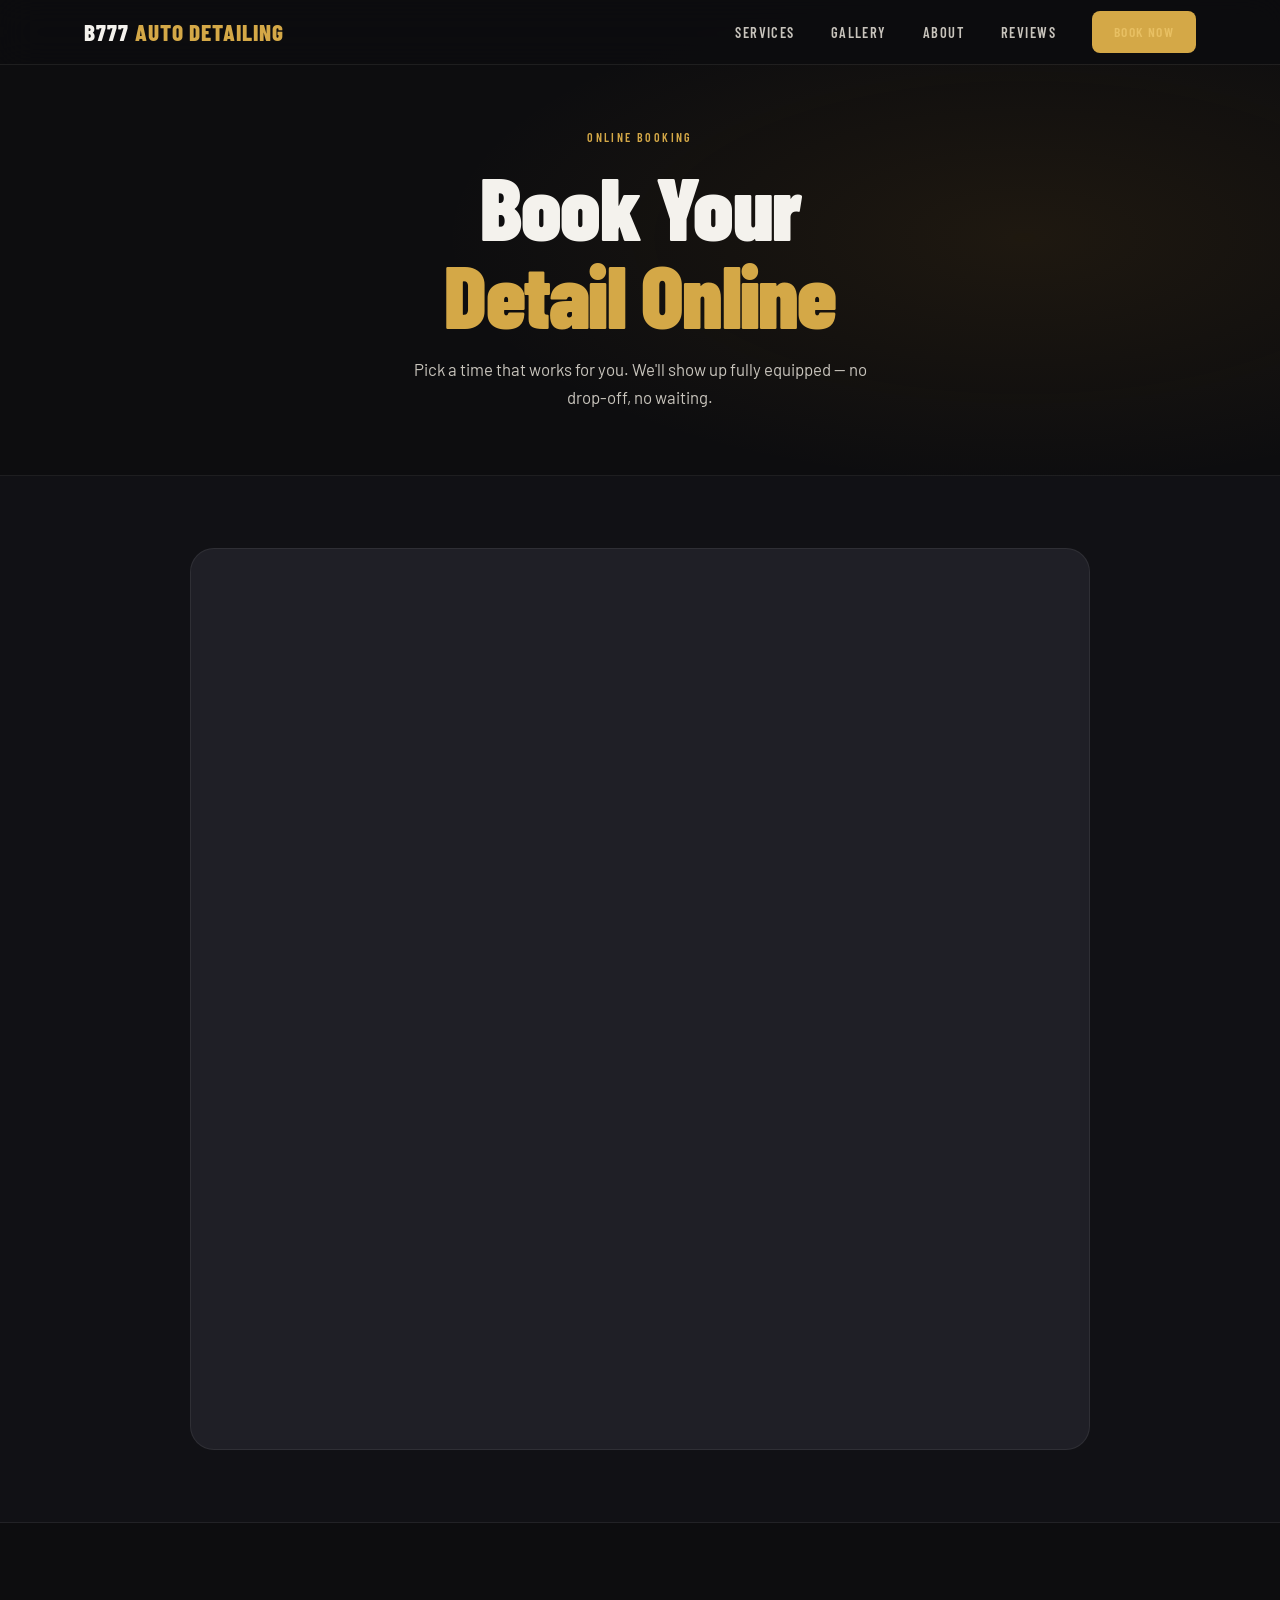
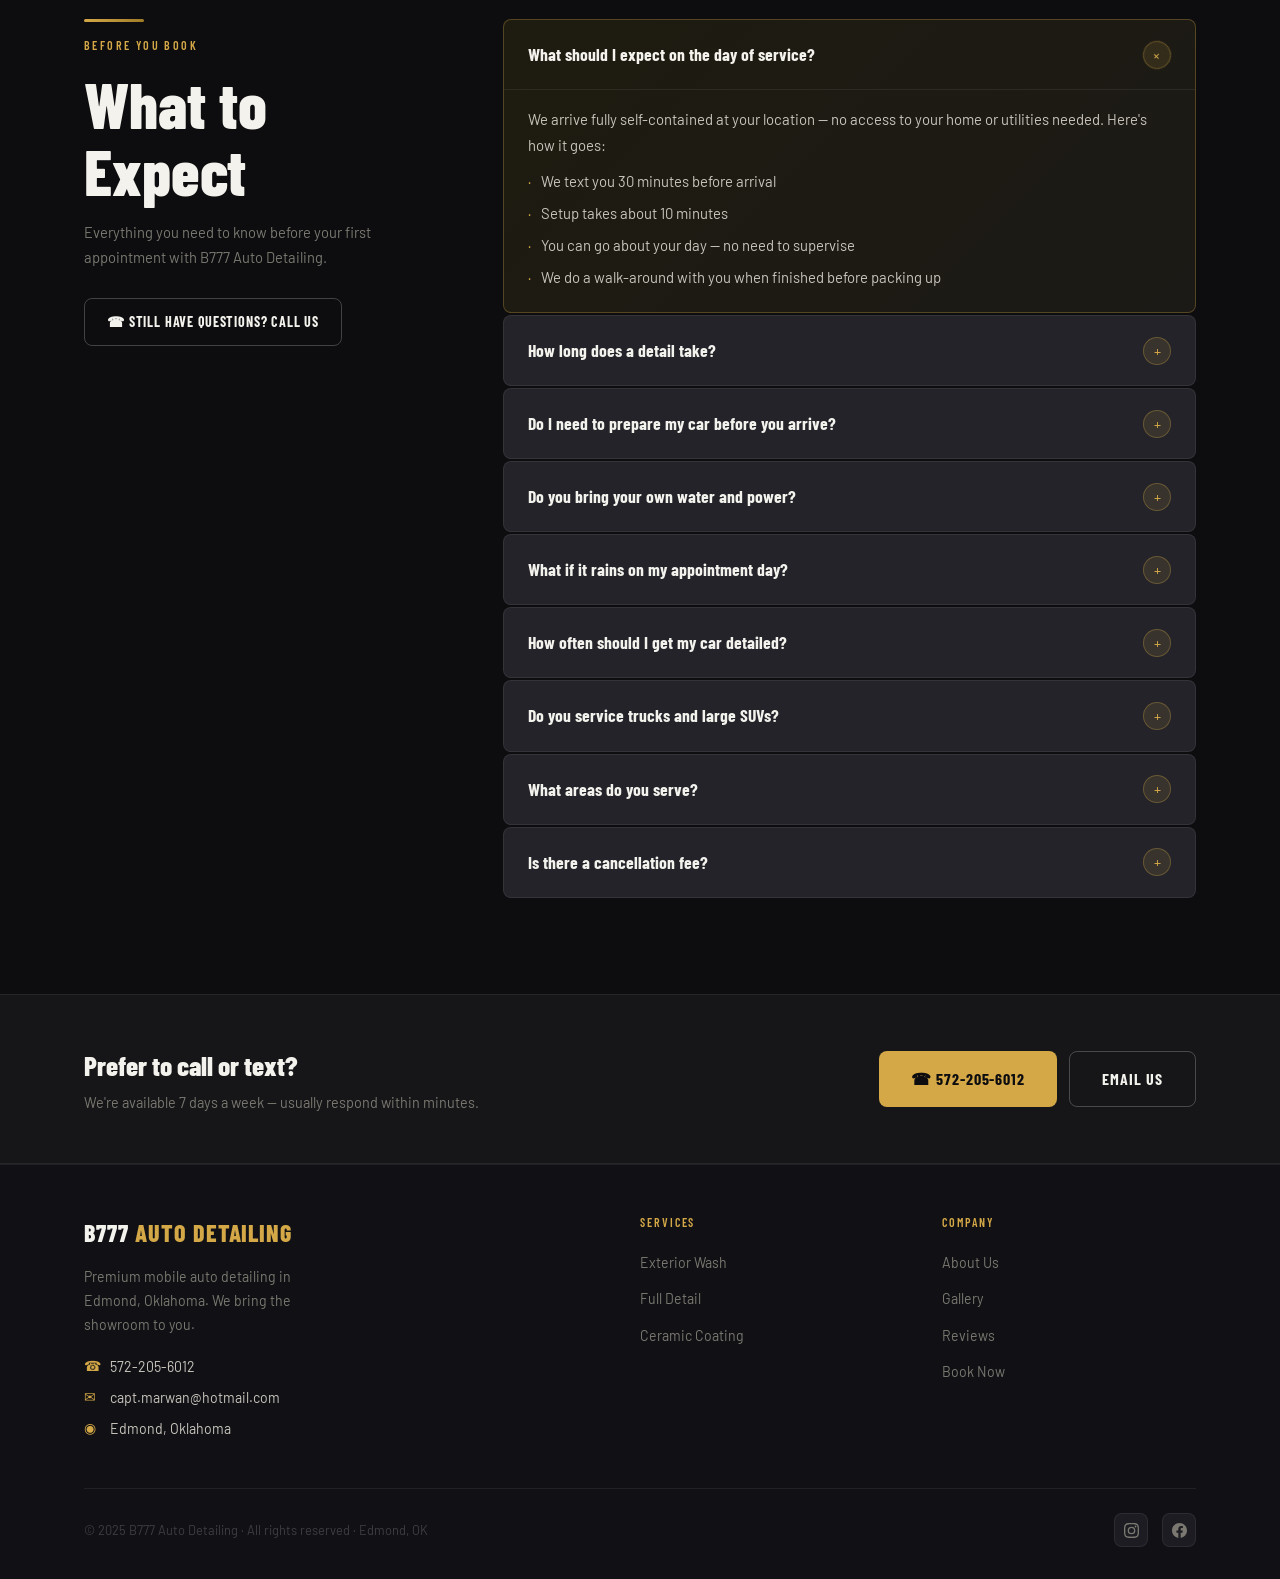
==== book.html @ ca23c1fa "Initial commit: B777 Auto Detailing website - Full single-page site with 4 service packages and Cale" ====
<!DOCTYPE html>
<html lang="en">
<head>
  <meta charset="UTF-8" />
  <meta name="viewport" content="width=device-width, initial-scale=1.0" />
  <title>Book Your Detail — B777 Auto Detailing</title>
  <meta name="description" content="Book a premium mobile auto detail online. Exterior wash, full detail, or ceramic coating — we come to you in Edmond, OKC, and Yukon." />
  <link rel="preconnect" href="https://fonts.googleapis.com" />
  <link rel="preconnect" href="https://fonts.gstatic.com" crossorigin />
  <link href="https://fonts.googleapis.com/css2?family=Barlow+Condensed:ital,wght@0,300;0,400;0,600;0,700;0,800;0,900;1,400&family=Barlow:wght@300;400;500;600&display=swap" rel="stylesheet" />

  <style>
    /* ── Design tokens (same as index.html) ──────────────────── */
    :root {
      --bg:          #0D0D0F;
      --bg-1:        #111115;
      --bg-2:        #161619;
      --bg-3:        #1C1C22;
      --surface:     #1F1F26;
      --card:        #232329;
      --line:        rgba(255,255,255,0.07);

      --gold:        #D4A847;
      --gold-light:  #E8C063;
      --gold-dark:   #A07C28;
      --gold-dim:    rgba(212,168,71,0.12);
      --gold-glow:   rgba(212,168,71,0.25);
      --gold-border: rgba(212,168,71,0.30);

      --white:       #F4F2ED;
      --off-white:   #C8C4BC;
      --muted:       #7A7870;
      --faint:       #3E3D42;

      --font-h: 'Barlow Condensed', sans-serif;
      --font-b: 'Barlow', sans-serif;

      --r:  8px;
      --r2: 16px;
      --r3: 24px;
      --max: 1160px;
      --nav-h: 64px;
      --ease: cubic-bezier(.22,.68,0,1.15);
    }

    /* ── Reset ───────────────────────────────────────────────── */
    *, *::before, *::after { box-sizing: border-box; margin: 0; padding: 0; }
    html { scroll-behavior: smooth; }
    body {
      background: var(--bg);
      color: var(--white);
      font-family: var(--font-b);
      font-weight: 400;
      line-height: 1.65;
      -webkit-font-smoothing: antialiased;
      overflow-x: hidden;
    }
    a { color: inherit; text-decoration: none; }
    button { cursor: pointer; border: none; background: none; font: inherit; }
    ul { list-style: none; }

    /* ── Layout helpers ──────────────────────────────────────── */
    .wrap { width: 100%; max-width: var(--max); margin: 0 auto; padding: 0 24px; }

    .label {
      font-family: var(--font-h);
      font-size: 0.75rem;
      font-weight: 600;
      letter-spacing: 0.2em;
      text-transform: uppercase;
      color: var(--gold);
    }
    .section-title {
      font-family: var(--font-h);
      font-size: clamp(2.4rem, 5vw, 4rem);
      font-weight: 800;
      line-height: 1.05;
      color: var(--white);
    }
    .gold-line {
      width: 60px; height: 3px;
      background: linear-gradient(90deg, var(--gold), var(--gold-dark));
      border-radius: 2px;
    }

    /* ── Buttons ─────────────────────────────────────────────── */
    .btn {
      display: inline-flex;
      align-items: center;
      gap: 8px;
      padding: 14px 32px;
      border-radius: var(--r);
      font-family: var(--font-h);
      font-size: 1rem;
      font-weight: 700;
      letter-spacing: 0.06em;
      text-transform: uppercase;
      transition: all 0.22s var(--ease);
      white-space: nowrap;
    }
    .btn-gold { background: var(--gold); color: #0D0D0F; }
    .btn-gold:hover { background: var(--gold-light); transform: translateY(-2px); box-shadow: 0 8px 32px var(--gold-glow); }
    .btn-ghost { background: transparent; color: var(--white); border: 1.5px solid rgba(255,255,255,0.22); }
    .btn-ghost:hover { border-color: var(--gold-border); color: var(--gold-light); transform: translateY(-2px); }

    /* ── Nav ─────────────────────────────────────────────────── */
    #nav {
      position: fixed;
      top: 0; left: 0; right: 0;
      z-index: 900;
      height: var(--nav-h);
      display: flex;
      align-items: center;
      background: rgba(13,13,15,0.92);
      backdrop-filter: blur(18px);
      box-shadow: 0 1px 0 var(--line);
    }
    .nav-inner { display: flex; align-items: center; justify-content: space-between; width: 100%; }
    .nav-logo {
      font-family: var(--font-h);
      font-size: 1.45rem;
      font-weight: 800;
      letter-spacing: 0.04em;
      display: flex;
      align-items: baseline;
      gap: 6px;
    }
    .nav-logo span { color: var(--gold); }
    .nav-links { display: flex; align-items: center; gap: 36px; }
    .nav-links a {
      font-family: var(--font-h);
      font-size: 0.9rem;
      font-weight: 600;
      letter-spacing: 0.1em;
      text-transform: uppercase;
      color: var(--off-white);
      transition: color 0.18s;
    }
    .nav-links a:hover, .nav-links a.active { color: var(--gold-light); }
    .nav-links .btn { padding: 10px 22px; font-size: 0.85rem; }
    .hamburger {
      display: none;
      flex-direction: column;
      gap: 5px;
      width: 28px;
      padding: 2px;
    }
    .hamburger span {
      display: block;
      height: 2px;
      background: var(--white);
      border-radius: 2px;
      transition: transform 0.3s ease, opacity 0.3s ease;
    }
    .hamburger.open span:nth-child(1) { transform: translateY(7px) rotate(45deg); }
    .hamburger.open span:nth-child(2) { opacity: 0; }
    .hamburger.open span:nth-child(3) { transform: translateY(-7px) rotate(-45deg); }
    .mobile-menu {
      display: none;
      position: fixed;
      inset: 0;
      z-index: 800;
      background: rgba(0,0,0,0.96);
      flex-direction: column;
      align-items: center;
      justify-content: center;
      gap: 32px;
      opacity: 0;
      pointer-events: none;
      transition: opacity 0.3s ease;
    }
    .mobile-menu.open { opacity: 1; pointer-events: all; }
    .mobile-menu a {
      font-family: var(--font-h);
      font-size: 2rem;
      font-weight: 700;
      letter-spacing: 0.08em;
      text-transform: uppercase;
      color: var(--white);
      transition: color 0.18s;
    }
    .mobile-menu a:hover { color: var(--gold); }

    /* ── Page hero ───────────────────────────────────────────── */
    .page-hero {
      padding: calc(var(--nav-h) + 64px) 0 64px;
      background:
        radial-gradient(ellipse 70% 80% at 80% 50%, rgba(180,120,20,0.10) 0%, transparent 65%),
        var(--bg);
      border-bottom: 1px solid var(--line);
      text-align: center;
    }
    .page-hero .label { display: block; margin-bottom: 14px; }
    .page-hero h1 {
      font-family: var(--font-h);
      font-size: clamp(3rem, 7vw, 5.5rem);
      font-weight: 900;
      line-height: 1;
      letter-spacing: -0.02em;
      margin-bottom: 18px;
    }
    .page-hero h1 em { font-style: normal; color: var(--gold); }
    .page-hero p {
      font-size: 1.05rem;
      color: var(--off-white);
      max-width: 480px;
      margin: 0 auto;
    }

    /* ── Calendly section ────────────────────────────────────── */
    #booking-embed {
      background: var(--bg-1);
      padding: 72px 0;
      border-bottom: 1px solid var(--line);
    }
    .calendly-container {
      background: var(--surface);
      border: 1px solid var(--line);
      border-radius: var(--r3);
      max-width: 900px;
      margin: 0 auto;
    }
    .calendly-container .calendly-inline-widget {
      border: none;
    }

    /* ── FAQ section ─────────────────────────────────────────── */
    #faq {
      background: var(--bg);
      padding: 96px 0;
    }
    .faq-layout {
      display: grid;
      grid-template-columns: 1fr 2fr;
      gap: 72px;
      align-items: start;
    }
    .faq-side { position: sticky; top: calc(var(--nav-h) + 32px); }
    .faq-side .section-title { margin: 14px 0 16px; }
    .faq-side p { font-size: 0.92rem; color: var(--muted); line-height: 1.7; margin-bottom: 28px; }
    .faq-list { display: flex; flex-direction: column; gap: 2px; }
    .faq-item {
      background: var(--card);
      border: 1px solid var(--line);
      border-radius: var(--r);
      overflow: hidden;
      transition: border-color 0.2s;
    }
    .faq-item:hover { border-color: var(--gold-border); }
    .faq-item[open] {
      border-color: var(--gold-border);
      background: linear-gradient(135deg, #1E1B10 0%, #1C1A16 100%);
    }
    .faq-item summary {
      display: flex;
      align-items: center;
      justify-content: space-between;
      padding: 20px 24px;
      cursor: pointer;
      list-style: none;
      font-family: var(--font-h);
      font-size: 1.1rem;
      font-weight: 700;
      color: var(--white);
      user-select: none;
      gap: 16px;
    }
    .faq-item summary::-webkit-details-marker { display: none; }
    .faq-icon {
      width: 28px;
      height: 28px;
      flex-shrink: 0;
      background: var(--gold-dim);
      border: 1px solid var(--gold-border);
      border-radius: 50%;
      display: flex;
      align-items: center;
      justify-content: center;
      font-size: 1rem;
      color: var(--gold);
      font-weight: 400;
      transition: transform 0.25s var(--ease), background 0.2s;
    }
    .faq-item[open] .faq-icon {
      transform: rotate(45deg);
      background: var(--gold-dim);
    }
    .faq-body {
      padding: 0 24px 22px;
      font-size: 0.93rem;
      color: var(--off-white);
      line-height: 1.75;
      border-top: 1px solid var(--line);
      padding-top: 16px;
    }
    .faq-body ul { margin-top: 10px; display: flex; flex-direction: column; gap: 6px; }
    .faq-body ul li { display: flex; gap: 10px; }
    .faq-body ul li::before { content: '·'; color: var(--gold); flex-shrink: 0; }

    /* ── Contact strip ───────────────────────────────────────── */
    .contact-strip {
      background: var(--bg-2);
      border-top: 1px solid var(--line);
      border-bottom: 1px solid var(--line);
      padding: 48px 0;
    }
    .contact-strip-inner {
      display: flex;
      align-items: center;
      justify-content: space-between;
      gap: 24px;
      flex-wrap: wrap;
    }
    .contact-strip h3 {
      font-family: var(--font-h);
      font-size: 1.7rem;
      font-weight: 800;
      color: var(--white);
      margin-bottom: 4px;
    }
    .contact-strip p { font-size: 0.9rem; color: var(--muted); }

    /* ── Footer ──────────────────────────────────────────────── */
    footer {
      background: var(--bg-1);
      border-top: 1px solid var(--line);
      padding: 48px 0 32px;
    }
    .footer-inner {
      display: grid;
      grid-template-columns: 2fr 1fr 1fr;
      gap: 48px;
      margin-bottom: 40px;
    }
    .footer-brand .nav-logo { font-size: 1.5rem; margin-bottom: 12px; }
    .footer-tagline { font-size: 0.88rem; color: var(--muted); line-height: 1.7; max-width: 260px; margin-bottom: 18px; }
    .footer-contact-item { display: flex; align-items: center; gap: 10px; font-size: 0.88rem; color: var(--off-white); margin-bottom: 8px; }
    .footer-contact-item a:hover { color: var(--gold-light); }
    .footer-icon { width: 16px; flex-shrink: 0; color: var(--gold); font-size: 0.85rem; }
    .footer-heading { font-family: var(--font-h); font-size: 0.75rem; font-weight: 600; letter-spacing: 0.16em; text-transform: uppercase; color: var(--gold); margin-bottom: 16px; }
    .footer-links { display: flex; flex-direction: column; gap: 10px; }
    .footer-links a { font-size: 0.88rem; color: var(--muted); transition: color 0.18s; }
    .footer-links a:hover { color: var(--gold-light); }
    .footer-bottom { display: flex; align-items: center; justify-content: space-between; padding-top: 24px; border-top: 1px solid var(--line); flex-wrap: wrap; gap: 12px; }
    .footer-copy { font-size: 0.8rem; color: var(--faint); }
    .social-links { display: flex; gap: 14px; }
    .social-link { width: 34px; height: 34px; background: var(--bg-3); border: 1px solid var(--line); border-radius: var(--r); display: flex; align-items: center; justify-content: center; transition: border-color 0.2s, background 0.2s; }
    .social-link:hover { border-color: var(--gold-border); background: var(--gold-dim); }
    .social-link svg { width: 15px; height: 15px; fill: var(--muted); transition: fill 0.2s; }
    .social-link:hover svg { fill: var(--gold); }

    /* Sticky mobile CTA */
    .sticky-cta {
      display: none;
      position: fixed;
      bottom: 0; left: 0; right: 0;
      z-index: 800;
      background: rgba(13,13,15,0.95);
      backdrop-filter: blur(12px);
      border-top: 1px solid var(--line);
      padding: 12px 20px;
      gap: 12px;
    }
    .sticky-cta a { flex: 1; justify-content: center; }

    /* ── Animations ──────────────────────────────────────────── */
    .aos {
      opacity: 0;
      transform: translateY(24px);
      transition: opacity 0.6s ease, transform 0.6s var(--ease);
    }
    .aos.in { opacity: 1; transform: none; }
    .aos-delay-1 { transition-delay: 0.1s; }
    .aos-delay-2 { transition-delay: 0.2s; }

    /* ── Responsive ──────────────────────────────────────────── */
    @media (max-width: 1024px) {
      .faq-layout { grid-template-columns: 1fr; gap: 40px; }
      .faq-side { position: static; }
      .footer-inner { grid-template-columns: 1fr 1fr; }
    }
    @media (max-width: 768px) {
      :root { --nav-h: 56px; }
      .nav-links { display: none; }
      .hamburger { display: flex; }
      .mobile-menu { display: flex; }
      .footer-inner { grid-template-columns: 1fr; }
      .sticky-cta { display: flex; }
      footer { padding-bottom: 76px; }
      .contact-strip-inner { flex-direction: column; text-align: center; }
    }
  </style>
</head>

<body>

  <!-- ── Nav ───────────────────────────────────────────────── -->
  <nav id="nav" role="navigation" aria-label="Main navigation">
    <div class="wrap">
      <div class="nav-inner">
        <a href="index.html" class="nav-logo" aria-label="B777 Auto Detailing home">
          B777 <span>AUTO DETAILING</span>
        </a>
        <ul class="nav-links" role="list">
          <li><a href="index.html#services">Services</a></li>
          <li><a href="index.html#gallery">Gallery</a></li>
          <li><a href="index.html#why">About</a></li>
          <li><a href="index.html#testimonials">Reviews</a></li>
          <li><a href="book.html" class="btn btn-gold active">Book Now</a></li>
        </ul>
        <button class="hamburger" id="hamburger" aria-label="Toggle navigation" aria-expanded="false" aria-controls="mobile-menu">
          <span></span><span></span><span></span>
        </button>
      </div>
    </div>
  </nav>

  <!-- Mobile menu -->
  <div class="mobile-menu" id="mobile-menu" role="dialog" aria-modal="true" aria-label="Navigation menu">
    <a href="index.html#services">Services</a>
    <a href="index.html#gallery">Gallery</a>
    <a href="index.html#why">About</a>
    <a href="index.html#testimonials">Reviews</a>
    <a href="book.html" class="btn btn-gold">Book Now</a>
  </div>


  <!-- ── Page hero ─────────────────────────────────────────── -->
  <header class="page-hero" aria-labelledby="page-heading">
    <div class="wrap">
      <span class="label">Online Booking</span>
      <h1 id="page-heading">Book Your<br><em>Detail Online</em></h1>
      <p>Pick a time that works for you. We'll show up fully equipped — no drop-off, no waiting.</p>
    </div>
  </header>


  <!-- ── Calendly embed ────────────────────────────────────── -->
  <section id="booking-embed" aria-label="Online booking calendar">
    <div class="wrap">
      <div class="calendly-container">
        <div
          class="calendly-inline-widget"
          data-url="https://calendly.com/capt-aburumman/b777-auto-detailing?hide_event_type_details=1&hide_gdpr_banner=1&primary_color=d4a847&background_color=1f1f26&text_color=f4f2ed"
          style="min-width:320px;height:900px;"
        ></div>
      </div>
    </div>
  </section>


  <!-- ── FAQ ───────────────────────────────────────────────── -->
  <section id="faq" aria-labelledby="faq-heading">
    <div class="wrap">
      <div class="faq-layout">

        <div class="faq-side aos">
          <div class="gold-line"></div>
          <span class="label" style="display:block;margin:14px 0 8px;">Before You Book</span>
          <h2 class="section-title" id="faq-heading">What to Expect</h2>
          <p>Everything you need to know before your first appointment with B777 Auto Detailing.</p>
          <a href="tel:5722050612" class="btn btn-ghost" style="font-size:0.88rem;padding:11px 22px;">
            ☎ Still have questions? Call us
          </a>
        </div>

        <div class="faq-list" role="list">

          <details class="faq-item aos" open>
            <summary>
              What should I expect on the day of service?
              <span class="faq-icon" aria-hidden="true">+</span>
            </summary>
            <div class="faq-body">
              <p>We arrive fully self-contained at your location — no access to your home or utilities needed. Here's how it goes:</p>
              <ul>
                <li>We text you 30 minutes before arrival</li>
                <li>Setup takes about 10 minutes</li>
                <li>You can go about your day — no need to supervise</li>
                <li>We do a walk-around with you when finished before packing up</li>
              </ul>
            </div>
          </details>

          <details class="faq-item aos aos-delay-1">
            <summary>
              How long does a detail take?
              <span class="faq-icon" aria-hidden="true">+</span>
            </summary>
            <div class="faq-body">
              <p>Times vary by service and vehicle condition:</p>
              <ul>
                <li><strong style="color:var(--gold-light)">Exterior Wash</strong> — 60 to 90 minutes</li>
                <li><strong style="color:var(--gold-light)">Full Detail</strong> — 3 to 5 hours</li>
                <li><strong style="color:var(--gold-light)">Ceramic Coating</strong> — 5 to 8 hours (full day)</li>
              </ul>
              <p style="margin-top:10px;">Heavily soiled vehicles or larger trucks/SUVs may take a bit longer. We'll give you an accurate time estimate when we confirm your booking.</p>
            </div>
          </details>

          <details class="faq-item aos aos-delay-2">
            <summary>
              Do I need to prepare my car before you arrive?
              <span class="faq-icon" aria-hidden="true">+</span>
            </summary>
            <div class="faq-body">
              <p>Just a few things help us give you the best result:</p>
              <ul>
                <li>Remove personal items, car seats, and valuables from the interior</li>
                <li>Make sure the car is accessible — not blocked by other vehicles</li>
                <li>If you have a garage spot, leave it open (shade helps for ceramic coatings)</li>
                <li>That's it — we handle the rest</li>
              </ul>
            </div>
          </details>

          <details class="faq-item aos">
            <summary>
              Do you bring your own water and power?
              <span class="faq-icon" aria-hidden="true">+</span>
            </summary>
            <div class="faq-body">
              <p>Yes — we are 100% self-sufficient. Our mobile unit carries a fresh water tank, a generator, a pressure washer, and all professional products. You don't need to provide anything or stay home.</p>
            </div>
          </details>

          <details class="faq-item aos">
            <summary>
              What if it rains on my appointment day?
              <span class="faq-icon" aria-hidden="true">+</span>
            </summary>
            <div class="faq-body">
              <p>Light rain won't stop an interior detail, but exterior work and ceramic coatings require dry conditions. If the weather is a problem, we'll reach out the evening before to reschedule at no charge — your deposit (if any) carries over automatically.</p>
            </div>
          </details>

          <details class="faq-item aos">
            <summary>
              How often should I get my car detailed?
              <span class="faq-icon" aria-hidden="true">+</span>
            </summary>
            <div class="faq-body">
              <p>It depends on how you use your vehicle, but here's a general guide:</p>
              <ul>
                <li><strong style="color:var(--gold-light)">Exterior wash</strong> — every 4 to 6 weeks</li>
                <li><strong style="color:var(--gold-light)">Full detail</strong> — every 3 to 6 months</li>
                <li><strong style="color:var(--gold-light)">Ceramic top-up</strong> — once a year after initial coating</li>
              </ul>
              <p style="margin-top:10px;">Rideshare drivers and families with kids or pets typically benefit from monthly interior cleans.</p>
            </div>
          </details>

          <details class="faq-item aos">
            <summary>
              Do you service trucks and large SUVs?
              <span class="faq-icon" aria-hidden="true">+</span>
            </summary>
            <div class="faq-body">
              <p>Absolutely. We detail everything from compact cars to full-size trucks, lifted SUVs, and work vans. Pricing for larger vehicles starts slightly higher due to additional time and product — you'll see the adjusted quote during booking or we'll confirm it when we contact you.</p>
            </div>
          </details>

          <details class="faq-item aos">
            <summary>
              What areas do you serve?
              <span class="faq-icon" aria-hidden="true">+</span>
            </summary>
            <div class="faq-body">
              <p>We currently cover:</p>
              <ul>
                <li>Edmond, OK (home base)</li>
                <li>Oklahoma City (OKC) and surrounding neighborhoods</li>
                <li>Yukon, OK</li>
              </ul>
              <p style="margin-top:10px;">Not sure if we reach you? Call or text us at <a href="tel:5722050612" style="color:var(--gold-light);font-weight:600;">572-205-6012</a> and we'll let you know.</p>
            </div>
          </details>

          <details class="faq-item aos">
            <summary>
              Is there a cancellation fee?
              <span class="faq-icon" aria-hidden="true">+</span>
            </summary>
            <div class="faq-body">
              <p>No cancellation fee — ever. Just give us at least 24 hours' notice so we can offer your slot to another client. Same-day cancellations are understood; we only ask that you try to let us know as early as possible.</p>
            </div>
          </details>

        </div>
      </div>
    </div>
  </section>


  <!-- ── Contact strip ──────────────────────────────────────── -->
  <div class="contact-strip">
    <div class="wrap">
      <div class="contact-strip-inner">
        <div>
          <h3>Prefer to call or text?</h3>
          <p>We're available 7 days a week — usually respond within minutes.</p>
        </div>
        <div style="display:flex;gap:12px;flex-wrap:wrap;">
          <a href="tel:5722050612" class="btn btn-gold">☎ 572-205-6012</a>
          <a href="mailto:capt.marwan@hotmail.com" class="btn btn-ghost">Email Us</a>
        </div>
      </div>
    </div>
  </div>


  <!-- ── Footer ─────────────────────────────────────────────── -->
  <footer role="contentinfo">
    <div class="wrap">
      <div class="footer-inner">
        <div class="footer-brand">
          <div class="nav-logo">B777 <span>AUTO DETAILING</span></div>
          <p class="footer-tagline">Premium mobile auto detailing in Edmond, Oklahoma. We bring the showroom to you.</p>
          <div class="footer-contact-item"><span class="footer-icon">☎</span><a href="tel:5722050612">572-205-6012</a></div>
          <div class="footer-contact-item"><span class="footer-icon">✉</span><a href="mailto:capt.marwan@hotmail.com">capt.marwan@hotmail.com</a></div>
          <div class="footer-contact-item"><span class="footer-icon">◉</span>Edmond, Oklahoma</div>
        </div>
        <div>
          <div class="footer-heading">Services</div>
          <ul class="footer-links">
            <li><a href="index.html#services">Exterior Wash</a></li>
            <li><a href="index.html#services">Full Detail</a></li>
            <li><a href="index.html#services">Ceramic Coating</a></li>
          </ul>
        </div>
        <div>
          <div class="footer-heading">Company</div>
          <ul class="footer-links">
            <li><a href="index.html#why">About Us</a></li>
            <li><a href="index.html#gallery">Gallery</a></li>
            <li><a href="index.html#testimonials">Reviews</a></li>
            <li><a href="book.html">Book Now</a></li>
          </ul>
        </div>
      </div>
      <div class="footer-bottom">
        <p class="footer-copy">© 2025 B777 Auto Detailing · All rights reserved · Edmond, OK</p>
        <div class="social-links" aria-label="Social media links">
          <a href="#" class="social-link" aria-label="Instagram">
            <svg viewBox="0 0 24 24"><path d="M12 2.163c3.204 0 3.584.012 4.85.07 3.252.148 4.771 1.691 4.919 4.919.058 1.265.069 1.645.069 4.849 0 3.205-.012 3.584-.069 4.849-.149 3.225-1.664 4.771-4.919 4.919-1.266.058-1.644.07-4.85.07-3.204 0-3.584-.012-4.849-.07-3.26-.149-4.771-1.699-4.919-4.92-.058-1.265-.07-1.644-.07-4.849 0-3.204.013-3.583.07-4.849.149-3.227 1.664-4.771 4.919-4.919 1.266-.057 1.645-.069 4.849-.069zM12 0C8.741 0 8.333.014 7.053.072 2.695.272.273 2.69.073 7.052.014 8.333 0 8.741 0 12c0 3.259.014 3.668.072 4.948.2 4.358 2.618 6.78 6.98 6.98C8.333 23.986 8.741 24 12 24c3.259 0 3.668-.014 4.948-.072 4.354-.2 6.782-2.618 6.979-6.98.059-1.28.073-1.689.073-4.948 0-3.259-.014-3.667-.072-4.947-.196-4.354-2.617-6.78-6.979-6.98C15.668.014 15.259 0 12 0zm0 5.838a6.162 6.162 0 100 12.324 6.162 6.162 0 000-12.324zM12 16a4 4 0 110-8 4 4 0 010 8zm6.406-11.845a1.44 1.44 0 100 2.881 1.44 1.44 0 000-2.881z"/></svg>
          </a>
          <a href="#" class="social-link" aria-label="Facebook">
            <svg viewBox="0 0 24 24"><path d="M24 12.073c0-6.627-5.373-12-12-12s-12 5.373-12 12c0 5.99 4.388 10.954 10.125 11.854v-8.385H7.078v-3.47h3.047V9.43c0-3.007 1.792-4.669 4.533-4.669 1.312 0 2.686.235 2.686.235v2.953H15.83c-1.491 0-1.956.925-1.956 1.874v2.25h3.328l-.532 3.47h-2.796v8.385C19.612 23.027 24 18.062 24 12.073z"/></svg>
          </a>
        </div>
      </div>
    </div>
  </footer>

  <!-- Sticky mobile CTA -->
  <div class="sticky-cta" aria-label="Quick actions">
    <a href="tel:5722050612" class="btn btn-ghost">Call Now</a>
    <a href="#booking-embed" class="btn btn-gold">Book Now</a>
  </div>


  <!-- ── Scripts ───────────────────────────────────────────── -->
  <script>
  (function() {

    // Mobile menu
    const hamburger = document.getElementById('hamburger');
    const mobileMenu = document.getElementById('mobile-menu');
    function closeMenu() {
      hamburger.classList.remove('open');
      mobileMenu.classList.remove('open');
      hamburger.setAttribute('aria-expanded', 'false');
      document.body.style.overflow = '';
    }
    hamburger.addEventListener('click', () => {
      const isOpen = hamburger.classList.toggle('open');
      mobileMenu.classList.toggle('open', isOpen);
      hamburger.setAttribute('aria-expanded', String(isOpen));
      document.body.style.overflow = isOpen ? 'hidden' : '';
    });
    mobileMenu.querySelectorAll('a').forEach(a => a.addEventListener('click', closeMenu));

    // Scroll animations
    const io = new IntersectionObserver((entries) => {
      entries.forEach(e => {
        if (e.isIntersecting) { e.target.classList.add('in'); io.unobserve(e.target); }
      });
    }, { threshold: 0.1, rootMargin: '0px 0px -40px 0px' });
    document.querySelectorAll('.aos').forEach(el => io.observe(el));

  })();
  </script>

  <!-- Calendly widget -->
  <script src="https://assets.calendly.com/assets/external/widget.js" async></script>

</body>
</html>
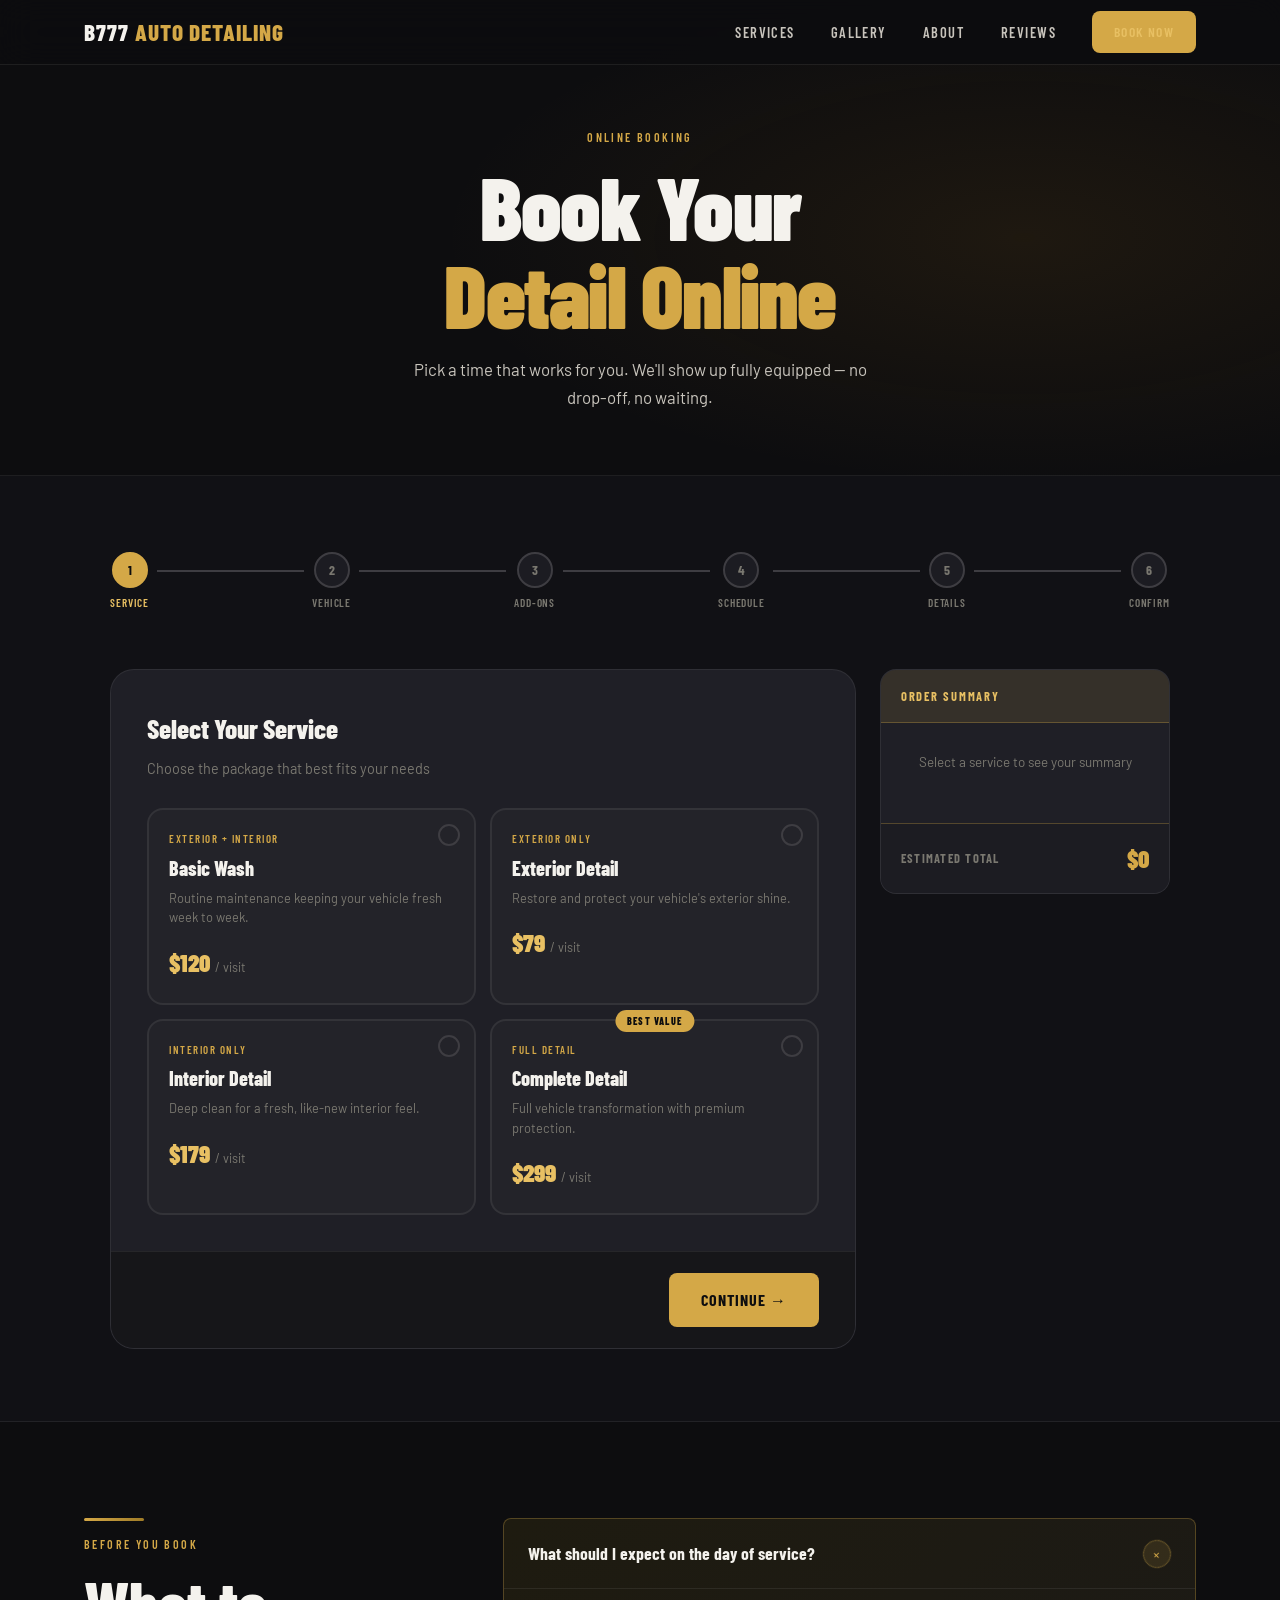
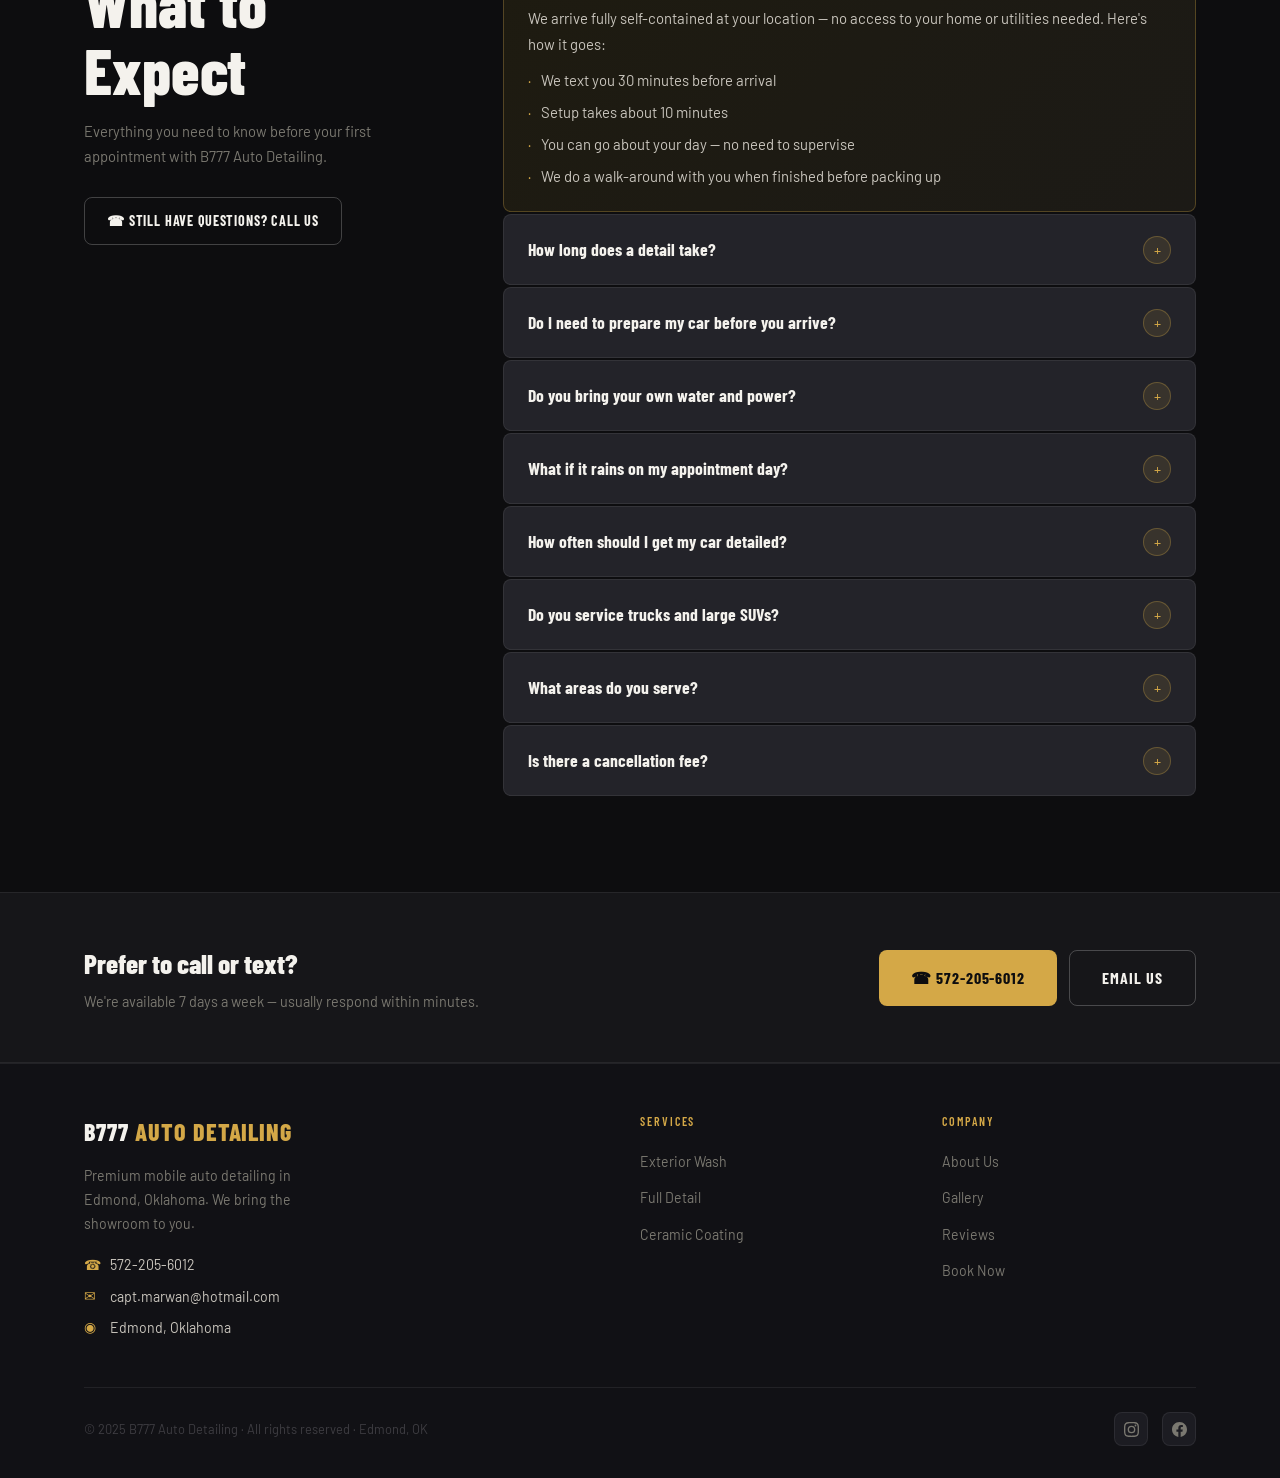
==== commit 17ad9820: "Add Fieldd-style 6-step booking system; fix all CTAs - Replace Calendly embed on book.html with cust" ====
--- a/book.html
+++ b/book.html
@@ -8,6 +8,7 @@
   <link rel="preconnect" href="https://fonts.googleapis.com" />
   <link rel="preconnect" href="https://fonts.gstatic.com" crossorigin />
   <link href="https://fonts.googleapis.com/css2?family=Barlow+Condensed:ital,wght@0,300;0,400;0,600;0,700;0,800;0,900;1,400&family=Barlow:wght@300;400;500;600&display=swap" rel="stylesheet" />
+  <link rel="stylesheet" href="booking-app.css" />
 
   <style>
     /* ── Design tokens (same as index.html) ──────────────────── */
@@ -207,22 +208,7 @@
       margin: 0 auto;
     }
 
-    /* ── Calendly section ────────────────────────────────────── */
-    #booking-embed {
-      background: var(--bg-1);
-      padding: 72px 0;
-      border-bottom: 1px solid var(--line);
-    }
-    .calendly-container {
-      background: var(--surface);
-      border: 1px solid var(--line);
-      border-radius: var(--r3);
-      max-width: 900px;
-      margin: 0 auto;
-    }
-    .calendly-container .calendly-inline-widget {
-      border: none;
-    }
+    /* booking-app.css handles the #booking-embed section */
 
     /* ── FAQ section ─────────────────────────────────────────── */
     #faq {
@@ -435,16 +421,286 @@
   </header>
 
 
-  <!-- ── Calendly embed ────────────────────────────────────── -->
-  <section id="booking-embed" aria-label="Online booking calendar">
+  <!-- ── Booking App ───────────────────────────────────────── -->
+  <section id="booking-embed" aria-label="Online booking">
     <div class="wrap">
-      <div class="calendly-container">
-        <div
-          class="calendly-inline-widget"
-          data-url="https://calendly.com/capt-aburumman/b777-auto-detailing?hide_event_type_details=1&hide_gdpr_banner=1&primary_color=d4a847&background_color=1f1f26&text_color=f4f2ed"
-          style="min-width:320px;height:900px;"
-        ></div>
-      </div>
+      <div id="booking-app">
+
+        <div id="bk-app-body">
+          <!-- Progress indicator -->
+          <div class="bk-progress-wrap">
+            <div class="bk-steps-bar">
+              <div class="bk-step-item active" data-step="1"><div class="bk-step-num">1</div><div class="bk-step-label">Service</div></div>
+              <div class="bk-connector" data-after="1"></div>
+              <div class="bk-step-item" data-step="2"><div class="bk-step-num">2</div><div class="bk-step-label">Vehicle</div></div>
+              <div class="bk-connector" data-after="2"></div>
+              <div class="bk-step-item" data-step="3"><div class="bk-step-num">3</div><div class="bk-step-label">Add-ons</div></div>
+              <div class="bk-connector" data-after="3"></div>
+              <div class="bk-step-item" data-step="4"><div class="bk-step-num">4</div><div class="bk-step-label">Schedule</div></div>
+              <div class="bk-connector" data-after="4"></div>
+              <div class="bk-step-item" data-step="5"><div class="bk-step-num">5</div><div class="bk-step-label">Details</div></div>
+              <div class="bk-connector" data-after="5"></div>
+              <div class="bk-step-item" data-step="6"><div class="bk-step-num">6</div><div class="bk-step-label">Confirm</div></div>
+            </div>
+          </div>
+
+          <!-- Layout: steps + sidebar -->
+          <div class="bk-layout">
+
+            <!-- Steps panel -->
+            <div class="bk-main-panel">
+
+              <!-- Step 1: Service -->
+              <div class="bk-step-panel active" id="step-1">
+                <div class="bk-step-header">
+                  <h3>Select Your Service</h3>
+                  <p>Choose the package that best fits your needs</p>
+                </div>
+                <div class="bk-service-grid">
+                  <div class="bk-svc-card" data-service="basic">
+                    <div class="check-ring"></div>
+                    <div class="bk-svc-tier">Exterior + Interior</div>
+                    <div class="bk-svc-name">Basic Wash</div>
+                    <div class="bk-svc-desc">Routine maintenance keeping your vehicle fresh week to week.</div>
+                    <div class="bk-svc-price">$120 <span>/ visit</span></div>
+                  </div>
+                  <div class="bk-svc-card" data-service="exterior">
+                    <div class="check-ring"></div>
+                    <div class="bk-svc-tier">Exterior Only</div>
+                    <div class="bk-svc-name">Exterior Detail</div>
+                    <div class="bk-svc-desc">Restore and protect your vehicle's exterior shine.</div>
+                    <div class="bk-svc-price">$79 <span>/ visit</span></div>
+                  </div>
+                  <div class="bk-svc-card" data-service="interior">
+                    <div class="check-ring"></div>
+                    <div class="bk-svc-tier">Interior Only</div>
+                    <div class="bk-svc-name">Interior Detail</div>
+                    <div class="bk-svc-desc">Deep clean for a fresh, like-new interior feel.</div>
+                    <div class="bk-svc-price">$179 <span>/ visit</span></div>
+                  </div>
+                  <div class="bk-svc-card" data-service="complete">
+                    <div class="bk-popular-badge">Best Value</div>
+                    <div class="check-ring"></div>
+                    <div class="bk-svc-tier">Full Detail</div>
+                    <div class="bk-svc-name">Complete Detail</div>
+                    <div class="bk-svc-desc">Full vehicle transformation with premium protection.</div>
+                    <div class="bk-svc-price">$299 <span>/ visit</span></div>
+                  </div>
+                </div>
+              </div>
+
+              <!-- Step 2: Vehicle -->
+              <div class="bk-step-panel" id="step-2">
+                <div class="bk-step-header">
+                  <h3>Vehicle Details</h3>
+                  <p>Tell us about your car so we can price accurately</p>
+                </div>
+                <div class="bk-vehicle-types">
+                  <button class="bk-vtype-btn" data-vtype="sedan">
+                    <span class="bk-vtype-icon">🚗</span>
+                    <span class="bk-vtype-label">Sedan / Coupe</span>
+                    <span class="bk-vtype-surcharge">Base price</span>
+                  </button>
+                  <button class="bk-vtype-btn" data-vtype="suv">
+                    <span class="bk-vtype-icon">🚙</span>
+                    <span class="bk-vtype-label">SUV / Crossover</span>
+                    <span class="bk-vtype-surcharge">+$20</span>
+                  </button>
+                  <button class="bk-vtype-btn" data-vtype="truck">
+                    <span class="bk-vtype-icon">🛻</span>
+                    <span class="bk-vtype-label">Truck / Pickup</span>
+                    <span class="bk-vtype-surcharge">+$20</span>
+                  </button>
+                  <button class="bk-vtype-btn" data-vtype="van">
+                    <span class="bk-vtype-icon">🚐</span>
+                    <span class="bk-vtype-label">Van / Minivan</span>
+                    <span class="bk-vtype-surcharge">+$30</span>
+                  </button>
+                  <button class="bk-vtype-btn" data-vtype="oversized">
+                    <span class="bk-vtype-icon">🚌</span>
+                    <span class="bk-vtype-label">Oversized / Lifted</span>
+                    <span class="bk-vtype-surcharge">+$40</span>
+                  </button>
+                </div>
+                <div class="bk-field-row">
+                  <div class="bk-field">
+                    <label for="veh-make">Make</label>
+                    <input id="veh-make" type="text" placeholder="e.g. Toyota" autocomplete="off">
+                  </div>
+                  <div class="bk-field">
+                    <label for="veh-model">Model</label>
+                    <input id="veh-model" type="text" placeholder="e.g. Camry" autocomplete="off">
+                  </div>
+                </div>
+                <div class="bk-field-row">
+                  <div class="bk-field">
+                    <label for="veh-condition">Condition</label>
+                    <select id="veh-condition">
+                      <option value="normal">Normal</option>
+                      <option value="lightly_soiled">Lightly Soiled</option>
+                      <option value="heavily_soiled">Heavily Soiled</option>
+                    </select>
+                  </div>
+                </div>
+                <div class="bk-field-row single">
+                  <div class="bk-field">
+                    <label for="veh-notes">Notes (optional)</label>
+                    <textarea id="veh-notes" placeholder="e.g. Dog hair, child seat stains, scratches…"></textarea>
+                  </div>
+                </div>
+              </div>
+
+              <!-- Step 3: Add-ons -->
+              <div class="bk-step-panel" id="step-3">
+                <div class="bk-step-header">
+                  <h3>Add-On Services</h3>
+                  <p>Optional extras — add as many as you need</p>
+                </div>
+                <div class="bk-addon-grid">
+                  <div class="bk-addon-card" data-addon="pet_hair">
+                    <div class="addon-left"><div class="bk-addon-check"></div><span class="bk-addon-name">Pet Hair Removal</span></div>
+                    <span class="bk-addon-price">+$50</span>
+                  </div>
+                  <div class="bk-addon-card" data-addon="headlights">
+                    <div class="addon-left"><div class="bk-addon-check"></div><span class="bk-addon-name">Headlight Restoration</span></div>
+                    <span class="bk-addon-price">+$120</span>
+                  </div>
+                  <div class="bk-addon-card" data-addon="shampoo">
+                    <div class="addon-left"><div class="bk-addon-check"></div><span class="bk-addon-name">Shampoo Carpets &amp; Seats</span></div>
+                    <span class="bk-addon-price">+$50</span>
+                  </div>
+                  <div class="bk-addon-card" data-addon="steam">
+                    <div class="addon-left"><div class="bk-addon-check"></div><span class="bk-addon-name">Steam Carpets &amp; Seats</span></div>
+                    <span class="bk-addon-price">+$30</span>
+                  </div>
+                  <div class="bk-addon-card" data-addon="clay">
+                    <div class="addon-left"><div class="bk-addon-check"></div><span class="bk-addon-name">Clay Bar Treatment</span></div>
+                    <span class="bk-addon-price">+$50</span>
+                  </div>
+                  <div class="bk-addon-card" data-addon="engine">
+                    <div class="addon-left"><div class="bk-addon-check"></div><span class="bk-addon-name">Engine Bay Cleaning</span></div>
+                    <span class="bk-addon-price">+$75</span>
+                  </div>
+                  <div class="bk-addon-card" data-addon="ceramic">
+                    <div class="addon-left"><div class="bk-addon-check"></div><span class="bk-addon-name">Spray Ceramic Sealant</span></div>
+                    <span class="bk-addon-price">+$40</span>
+                  </div>
+                </div>
+              </div>
+
+              <!-- Step 4: Schedule -->
+              <div class="bk-step-panel" id="step-4">
+                <div class="bk-step-header">
+                  <h3>Pick a Date &amp; Time</h3>
+                  <p>Available Monday–Saturday. Booking opens 24 hrs in advance.</p>
+                </div>
+                <div class="bk-cal-header">
+                  <button class="bk-cal-nav" id="cal-prev" aria-label="Previous month">&#8249;</button>
+                  <div class="bk-cal-title" id="cal-title"></div>
+                  <button class="bk-cal-nav" id="cal-next" aria-label="Next month">&#8250;</button>
+                </div>
+                <div class="bk-cal-grid" id="cal-grid"></div>
+                <div id="time-slots-wrap" class="bk-time-slots">
+                  <p style="color:var(--muted);font-size:0.86rem;">Select a date above to see available times.</p>
+                </div>
+              </div>
+
+              <!-- Step 5: Contact Details -->
+              <div class="bk-step-panel" id="step-5">
+                <div class="bk-step-header">
+                  <h3>Your Details</h3>
+                  <p>We'll use this to confirm your appointment and find your car</p>
+                </div>
+                <div class="bk-field-row">
+                  <div class="bk-field">
+                    <label for="contact-first">First Name</label>
+                    <input id="contact-first" type="text" placeholder="John" autocomplete="given-name">
+                  </div>
+                  <div class="bk-field">
+                    <label for="contact-last">Last Name</label>
+                    <input id="contact-last" type="text" placeholder="Smith" autocomplete="family-name">
+                  </div>
+                </div>
+                <div class="bk-field-row">
+                  <div class="bk-field">
+                    <label for="contact-phone">Phone Number</label>
+                    <input id="contact-phone" type="tel" placeholder="(405) 555-0100" autocomplete="tel">
+                  </div>
+                  <div class="bk-field">
+                    <label for="contact-email">Email Address</label>
+                    <input id="contact-email" type="email" placeholder="john@example.com" autocomplete="email">
+                  </div>
+                </div>
+                <div class="bk-field-row single">
+                  <div class="bk-field">
+                    <label for="contact-addr">Service Address</label>
+                    <input id="contact-addr" type="text" placeholder="123 Main St" autocomplete="street-address">
+                  </div>
+                </div>
+                <div class="bk-field-row">
+                  <div class="bk-field">
+                    <label for="contact-city">City</label>
+                    <input id="contact-city" type="text" placeholder="Edmond" autocomplete="address-level2">
+                  </div>
+                  <div class="bk-field">
+                    <label for="contact-zip">ZIP Code</label>
+                    <input id="contact-zip" type="text" placeholder="73034" maxlength="5" autocomplete="postal-code">
+                  </div>
+                </div>
+                <div class="bk-field-row single">
+                  <div class="bk-field">
+                    <label for="contact-notes">Special Instructions (optional)</label>
+                    <textarea id="contact-notes" placeholder="Gate code, parking instructions, etc."></textarea>
+                  </div>
+                </div>
+              </div>
+
+              <!-- Step 6: Review & Confirm -->
+              <div class="bk-step-panel" id="step-6">
+                <div class="bk-step-header">
+                  <h3>Review Your Booking</h3>
+                  <p>Check everything looks right before confirming</p>
+                </div>
+                <div id="review-content"></div>
+              </div>
+
+              <!-- Error -->
+              <div class="bk-error" id="bk-error"></div>
+
+              <!-- Nav -->
+              <div class="bk-nav">
+                <button class="btn btn-ghost" id="bk-back" style="visibility:hidden;">← Back</button>
+                <button class="btn btn-gold"  id="bk-next">Continue →</button>
+              </div>
+            </div><!-- /bk-main-panel -->
+
+            <!-- Sidebar -->
+            <div class="bk-sidebar-panel">
+              <div class="bk-summary-box">
+                <div class="bk-summary-head"><h4>Order Summary</h4></div>
+                <div class="bk-summary-body" id="summary-body">
+                  <p class="bk-sum-empty">Select a service to see your summary</p>
+                </div>
+                <div class="bk-summary-total">
+                  <span class="tl">Estimated Total</span>
+                  <span class="tv" id="summary-total">$0</span>
+                </div>
+              </div>
+            </div>
+
+          </div><!-- /bk-layout -->
+        </div><!-- /bk-app-body -->
+
+        <!-- Success screen -->
+        <div id="bk-success" class="bk-success" hidden>
+          <div class="bk-success-icon">✓</div>
+          <h3>You're All Set!</h3>
+          <p>We've received your booking. Expect a confirmation call or text within the hour to verify your appointment.</p>
+          <div class="bk-success-details bk-review-section" id="success-details"></div>
+          <a href="index.html" class="btn btn-gold">← Back to Home</a>
+        </div>
+
+      </div><!-- /booking-app -->
     </div>
   </section>
 
@@ -691,8 +947,7 @@
   })();
   </script>
 
-  <!-- Calendly widget -->
-  <script src="https://assets.calendly.com/assets/external/widget.js" async></script>
+  <script src="booking-app.js" defer></script>
 
 </body>
 </html>
--- a/booking-app.css
+++ b/booking-app.css
@@ -0,0 +1,402 @@
+/* ═══════════════════════════════════════
+   BOOKING APP — inherits site CSS vars
+═══════════════════════════════════════ */
+
+#booking-embed { background: var(--bg-1); padding: 72px 0; border-bottom: 1px solid var(--line); }
+
+#booking-app { max-width: 1060px; margin: 0 auto; }
+
+/* ── Progress bar ───────────────────────────────────────── */
+.bk-progress-wrap { margin-bottom: 40px; overflow-x: auto; padding: 4px 0 16px; }
+
+.bk-steps-bar {
+  display: flex;
+  align-items: center;
+  min-width: 480px;
+}
+
+.bk-step-item {
+  display: flex;
+  flex-direction: column;
+  align-items: center;
+  gap: 6px;
+  flex-shrink: 0;
+}
+
+.bk-step-num {
+  width: 36px; height: 36px;
+  border-radius: 50%;
+  background: var(--bg-3);
+  border: 2px solid var(--faint);
+  display: flex; align-items: center; justify-content: center;
+  font-family: var(--font-h);
+  font-size: 0.85rem; font-weight: 700;
+  color: var(--muted);
+  transition: all 0.3s ease;
+}
+
+.bk-step-label {
+  font-family: var(--font-h);
+  font-size: 0.7rem; font-weight: 600;
+  letter-spacing: 0.08em;
+  text-transform: uppercase;
+  color: var(--muted);
+  transition: color 0.3s;
+  white-space: nowrap;
+}
+
+.bk-step-item.active .bk-step-num  { background: var(--gold); border-color: var(--gold); color: #0D0D0F; }
+.bk-step-item.active .bk-step-label { color: var(--gold-light); }
+.bk-step-item.done .bk-step-num    { background: var(--gold-dim); border-color: var(--gold); color: var(--gold); }
+.bk-step-item.done .bk-step-label  { color: var(--off-white); }
+
+.bk-connector {
+  flex: 1; height: 2px;
+  background: var(--faint);
+  margin: 0 8px;
+  margin-bottom: 22px;
+  min-width: 16px;
+  transition: background 0.3s;
+}
+.bk-connector.done { background: var(--gold-border); }
+
+/* ── Layout ─────────────────────────────────────────────── */
+.bk-layout {
+  display: grid;
+  grid-template-columns: 1fr 290px;
+  gap: 24px;
+  align-items: start;
+}
+
+/* ── Main panel ─────────────────────────────────────────── */
+.bk-main-panel {
+  background: var(--surface);
+  border: 1px solid var(--line);
+  border-radius: var(--r3);
+  overflow: hidden;
+}
+
+.bk-step-panel { display: none; padding: 36px; }
+.bk-step-panel.active { display: block; }
+
+.bk-step-header { margin-bottom: 28px; }
+.bk-step-header h3 {
+  font-family: var(--font-h);
+  font-size: 1.7rem; font-weight: 800;
+  color: var(--white); margin-bottom: 6px;
+}
+.bk-step-header p { font-size: 0.9rem; color: var(--muted); }
+
+/* ── Service cards ──────────────────────────────────────── */
+.bk-service-grid {
+  display: grid;
+  grid-template-columns: 1fr 1fr;
+  gap: 14px;
+}
+
+.bk-svc-card {
+  background: var(--card);
+  border: 2px solid var(--line);
+  border-radius: var(--r2);
+  padding: 20px;
+  cursor: pointer;
+  position: relative;
+  transition: border-color 0.22s, box-shadow 0.22s, transform 0.22s var(--ease);
+}
+.bk-svc-card:hover { border-color: var(--gold-border); transform: translateY(-2px); }
+.bk-svc-card.selected {
+  border-color: var(--gold);
+  background: linear-gradient(135deg, #1E1B10, #1C1A16);
+  box-shadow: 0 0 0 1px var(--gold), 0 8px 24px var(--gold-dim);
+}
+
+.check-ring {
+  position: absolute; top: 14px; right: 14px;
+  width: 22px; height: 22px;
+  border-radius: 50%;
+  border: 2px solid var(--faint);
+  transition: all 0.2s;
+}
+.bk-svc-card.selected .check-ring {
+  background: var(--gold); border-color: var(--gold);
+  display: flex; align-items: center; justify-content: center;
+}
+.bk-svc-card.selected .check-ring::after { content: '✓'; font-size: 0.65rem; font-weight: 900; color: #0D0D0F; }
+
+.bk-svc-tier {
+  font-family: var(--font-h); font-size: 0.68rem;
+  font-weight: 600; letter-spacing: 0.14em;
+  text-transform: uppercase; color: var(--gold);
+  margin-bottom: 4px;
+}
+.bk-svc-name { font-family: var(--font-h); font-size: 1.25rem; font-weight: 800; color: var(--white); margin-bottom: 4px; }
+.bk-svc-desc { font-size: 0.8rem; color: var(--muted); line-height: 1.5; margin-bottom: 14px; }
+.bk-svc-price { font-family: var(--font-h); font-size: 1.55rem; font-weight: 900; color: var(--gold-light); }
+.bk-svc-price span { font-size: 0.78rem; color: var(--muted); font-weight: 400; font-family: var(--font-b); }
+
+.bk-popular-badge {
+  position: absolute; top: -11px; left: 50%; transform: translateX(-50%);
+  background: var(--gold); color: #0D0D0F;
+  font-family: var(--font-h); font-size: 0.63rem; font-weight: 800;
+  letter-spacing: 0.12em; text-transform: uppercase;
+  padding: 3px 12px; border-radius: 100px; white-space: nowrap;
+}
+
+/* ── Vehicle types ──────────────────────────────────────── */
+.bk-vehicle-types {
+  display: grid;
+  grid-template-columns: repeat(5, 1fr);
+  gap: 10px;
+  margin-bottom: 28px;
+}
+
+.bk-vtype-btn {
+  background: var(--card);
+  border: 2px solid var(--line);
+  border-radius: var(--r);
+  padding: 14px 6px;
+  cursor: pointer;
+  display: flex; flex-direction: column;
+  align-items: center; gap: 6px;
+  transition: all 0.2s var(--ease);
+}
+.bk-vtype-btn:hover { border-color: var(--gold-border); }
+.bk-vtype-btn.selected { border-color: var(--gold); background: var(--gold-dim); }
+
+.bk-vtype-icon { font-size: 1.8rem; line-height: 1; }
+.bk-vtype-label { font-family: var(--font-h); font-size: 0.7rem; font-weight: 600; color: var(--off-white); text-align: center; line-height: 1.2; }
+.bk-vtype-surcharge { font-size: 0.68rem; color: var(--muted); }
+.bk-vtype-btn.selected .bk-vtype-label,
+.bk-vtype-btn.selected .bk-vtype-surcharge { color: var(--gold-light); }
+
+/* ── Form fields ────────────────────────────────────────── */
+.bk-field-row { display: grid; grid-template-columns: 1fr 1fr; gap: 14px; margin-bottom: 16px; }
+.bk-field-row.single { grid-template-columns: 1fr; }
+
+.bk-field { display: flex; flex-direction: column; gap: 6px; }
+.bk-field label {
+  font-family: var(--font-h); font-size: 0.73rem; font-weight: 600;
+  letter-spacing: 0.1em; text-transform: uppercase; color: var(--gold);
+}
+.bk-field input,
+.bk-field select,
+.bk-field textarea {
+  background: var(--bg-3);
+  border: 1px solid var(--line);
+  border-radius: var(--r);
+  padding: 11px 14px;
+  color: var(--white);
+  font-family: var(--font-b);
+  font-size: 0.92rem;
+  outline: none;
+  transition: border-color 0.2s;
+  width: 100%;
+}
+.bk-field input::placeholder,
+.bk-field textarea::placeholder { color: var(--faint); }
+.bk-field input:focus,
+.bk-field select:focus,
+.bk-field textarea:focus { border-color: var(--gold-border); }
+.bk-field input.invalid,
+.bk-field select.invalid,
+.bk-field textarea.invalid { border-color: #e05454; }
+.bk-field textarea { resize: vertical; min-height: 80px; }
+.bk-field select {
+  appearance: none;
+  background-image: url("data:image/svg+xml,%3Csvg xmlns='http://www.w3.org/2000/svg' width='12' height='8' viewBox='0 0 12 8'%3E%3Cpath d='M1 1l5 5 5-5' stroke='%237A7870' stroke-width='1.5' fill='none' stroke-linecap='round'/%3E%3C/svg%3E");
+  background-repeat: no-repeat;
+  background-position: right 14px center;
+  padding-right: 36px;
+  cursor: pointer;
+}
+
+/* ── Add-on cards ───────────────────────────────────────── */
+.bk-addon-grid { display: grid; grid-template-columns: 1fr 1fr; gap: 10px; }
+
+.bk-addon-card {
+  background: var(--card);
+  border: 2px solid var(--line);
+  border-radius: var(--r);
+  padding: 14px 16px;
+  cursor: pointer;
+  display: flex; align-items: center; justify-content: space-between; gap: 10px;
+  transition: all 0.2s var(--ease);
+}
+.bk-addon-card:hover { border-color: var(--gold-border); }
+.bk-addon-card.selected { border-color: var(--gold); background: var(--gold-dim); }
+
+.addon-left { display: flex; align-items: center; gap: 10px; }
+
+.bk-addon-check {
+  width: 20px; height: 20px;
+  border-radius: 4px;
+  border: 2px solid var(--faint);
+  flex-shrink: 0;
+  display: flex; align-items: center; justify-content: center;
+  transition: all 0.2s;
+}
+.bk-addon-card.selected .bk-addon-check {
+  background: var(--gold); border-color: var(--gold);
+}
+.bk-addon-card.selected .bk-addon-check::after { content: '✓'; font-size: 0.65rem; font-weight: 900; color: #0D0D0F; }
+
+.bk-addon-name { font-size: 0.86rem; color: var(--off-white); line-height: 1.3; }
+.bk-addon-price { font-family: var(--font-h); font-size: 0.95rem; font-weight: 700; color: var(--gold); flex-shrink: 0; }
+
+/* ── Calendar ───────────────────────────────────────────── */
+.bk-cal-header { display: flex; align-items: center; justify-content: space-between; margin-bottom: 16px; }
+.bk-cal-title { font-family: var(--font-h); font-size: 1.1rem; font-weight: 700; color: var(--white); }
+
+.bk-cal-nav {
+  background: var(--bg-3);
+  border: 1px solid var(--line);
+  border-radius: var(--r);
+  width: 34px; height: 34px;
+  display: flex; align-items: center; justify-content: center;
+  cursor: pointer;
+  color: var(--off-white); font-size: 1.1rem;
+  transition: border-color 0.2s, color 0.2s;
+}
+.bk-cal-nav:hover { border-color: var(--gold-border); color: var(--gold); }
+
+.bk-cal-grid {
+  display: grid;
+  grid-template-columns: repeat(7, 1fr);
+  gap: 4px;
+}
+
+.bk-cal-day-hd {
+  text-align: center;
+  font-family: var(--font-h); font-size: 0.68rem;
+  font-weight: 600; letter-spacing: 0.1em;
+  text-transform: uppercase; color: var(--muted);
+  padding: 8px 0;
+}
+
+.bk-cal-day {
+  aspect-ratio: 1;
+  display: flex; align-items: center; justify-content: center;
+  border-radius: var(--r);
+  font-size: 0.86rem; color: var(--off-white);
+  cursor: pointer;
+  transition: all 0.18s;
+  border: 1px solid transparent;
+}
+.bk-cal-day:hover:not(.dis):not(.empty) { background: var(--gold-dim); border-color: var(--gold-border); color: var(--gold-light); }
+.bk-cal-day.dis  { color: var(--faint); cursor: default; pointer-events: none; }
+.bk-cal-day.empty { pointer-events: none; }
+.bk-cal-day.today { border-color: var(--gold-border); color: var(--gold-light); }
+.bk-cal-day.sel  { background: var(--gold); color: #0D0D0F; font-weight: 700; border-color: var(--gold); }
+
+/* ── Time slots ─────────────────────────────────────────── */
+.bk-time-slots { margin-top: 24px; }
+.bk-time-label { font-family: var(--font-h); font-size: 0.73rem; font-weight: 600; letter-spacing: 0.12em; text-transform: uppercase; color: var(--gold); margin-bottom: 12px; }
+
+.bk-slots-grid { display: grid; grid-template-columns: repeat(3, 1fr); gap: 8px; }
+
+.bk-slot {
+  background: var(--card);
+  border: 1.5px solid var(--line);
+  border-radius: var(--r);
+  padding: 10px 8px; text-align: center;
+  cursor: pointer;
+  font-family: var(--font-h); font-size: 0.9rem; font-weight: 600;
+  color: var(--off-white);
+  transition: all 0.18s;
+}
+.bk-slot:hover:not(.unavail) { border-color: var(--gold-border); color: var(--gold-light); }
+.bk-slot.sel  { background: var(--gold); border-color: var(--gold); color: #0D0D0F; }
+.bk-slot.unavail { opacity: 0.3; cursor: not-allowed; text-decoration: line-through; }
+
+/* ── Review step ────────────────────────────────────────── */
+.bk-review-section { background: var(--card); border: 1px solid var(--line); border-radius: var(--r2); padding: 20px; margin-bottom: 14px; }
+
+.bk-rev-title { font-family: var(--font-h); font-size: 0.73rem; font-weight: 600; letter-spacing: 0.14em; text-transform: uppercase; color: var(--gold); margin-bottom: 12px; }
+
+.bk-rev-row {
+  display: flex; justify-content: space-between; align-items: flex-start; gap: 12px;
+  font-size: 0.88rem; padding: 6px 0;
+  border-bottom: 1px solid var(--line);
+}
+.bk-rev-row:last-child { border-bottom: none; }
+.bk-rev-row .rl { color: var(--muted); font-size: 0.82rem; }
+.bk-rev-row .rv { color: var(--white); text-align: right; }
+
+.bk-terms {
+  display: flex; align-items: flex-start; gap: 12px;
+  margin-bottom: 0;
+  padding: 16px; background: var(--bg-3); border-radius: var(--r);
+  cursor: pointer;
+}
+.bk-terms input[type="checkbox"] { width: 18px; height: 18px; flex-shrink: 0; accent-color: var(--gold); margin-top: 2px; cursor: pointer; }
+.bk-terms-text { font-size: 0.84rem; color: var(--muted); line-height: 1.6; }
+
+/* ── Error message ──────────────────────────────────────── */
+.bk-error { color: #e05454; font-size: 0.84rem; padding: 0 36px 4px; display: none; }
+.bk-error.show { display: block; }
+
+/* ── Nav buttons ────────────────────────────────────────── */
+.bk-nav {
+  display: flex; align-items: center; justify-content: space-between;
+  padding: 20px 36px;
+  border-top: 1px solid var(--line);
+  background: var(--bg-2);
+}
+.bk-nav .btn { min-width: 140px; justify-content: center; }
+
+/* ── Sidebar ────────────────────────────────────────────── */
+.bk-sidebar-panel { position: sticky; top: calc(var(--nav-h) + 24px); }
+
+.bk-summary-box { background: var(--surface); border: 1px solid var(--line); border-radius: var(--r2); overflow: hidden; }
+.bk-summary-head { padding: 16px 20px; background: var(--gold-dim); border-bottom: 1px solid var(--gold-border); }
+.bk-summary-head h4 { font-family: var(--font-h); font-size: 0.78rem; font-weight: 700; letter-spacing: 0.14em; text-transform: uppercase; color: var(--gold-light); }
+
+.bk-summary-body { padding: 16px 20px; min-height: 100px; }
+.bk-sum-empty { color: var(--muted); font-size: 0.84rem; text-align: center; padding: 12px 0; }
+
+.bk-sum-line { display: flex; justify-content: space-between; align-items: center; padding: 6px 0; font-size: 0.84rem; border-bottom: 1px solid var(--line); }
+.bk-sum-line:last-child { border-bottom: none; }
+.bk-sum-line .sl { color: var(--muted); }
+.bk-sum-line .sv { color: var(--white); font-weight: 500; text-align: right; }
+
+.bk-summary-total { padding: 14px 20px; border-top: 1px solid var(--gold-border); background: var(--bg-3); display: flex; justify-content: space-between; align-items: center; }
+.bk-summary-total .tl { font-family: var(--font-h); font-size: 0.78rem; font-weight: 700; letter-spacing: 0.1em; text-transform: uppercase; color: var(--muted); }
+.bk-summary-total .tv { font-family: var(--font-h); font-size: 1.55rem; font-weight: 900; color: var(--gold); }
+
+/* ── Success screen ─────────────────────────────────────── */
+.bk-success { text-align: center; padding: 72px 36px; }
+.bk-success-icon {
+  width: 72px; height: 72px;
+  background: var(--gold-dim); border: 2px solid var(--gold);
+  border-radius: 50%;
+  display: flex; align-items: center; justify-content: center;
+  margin: 0 auto 24px;
+  font-size: 2rem; color: var(--gold);
+}
+.bk-success h3 { font-family: var(--font-h); font-size: 2.4rem; font-weight: 900; color: var(--white); margin-bottom: 12px; }
+.bk-success p { color: var(--off-white); font-size: 1rem; max-width: 440px; margin: 0 auto 28px; line-height: 1.7; }
+.bk-success-details { background: var(--card); border: 1px solid var(--line); border-radius: var(--r2); padding: 20px 24px; max-width: 400px; margin: 0 auto 32px; text-align: left; }
+
+/* ── Responsive ─────────────────────────────────────────── */
+@media (max-width: 900px) {
+  .bk-layout { grid-template-columns: 1fr; }
+  .bk-sidebar-panel { position: static; order: -1; }
+  .bk-summary-box { display: flex; align-items: stretch; }
+  .bk-summary-head { display: flex; align-items: center; padding: 12px 16px; }
+  .bk-summary-body { flex: 1; padding: 12px 16px; }
+  .bk-summary-total { padding: 12px 16px; }
+}
+
+@media (max-width: 640px) {
+  #booking-embed { padding: 48px 0; }
+  .bk-step-panel { padding: 24px 18px; }
+  .bk-nav { padding: 16px 18px; }
+  .bk-service-grid { grid-template-columns: 1fr; }
+  .bk-vehicle-types { grid-template-columns: repeat(3, 1fr); }
+  .bk-addon-grid { grid-template-columns: 1fr; }
+  .bk-field-row { grid-template-columns: 1fr; }
+  .bk-slots-grid { grid-template-columns: repeat(3, 1fr); }
+  .bk-connector { min-width: 8px; margin: 0 4px; }
+  .bk-step-label { font-size: 0.6rem; }
+  .bk-summary-box { flex-direction: column; }
+}
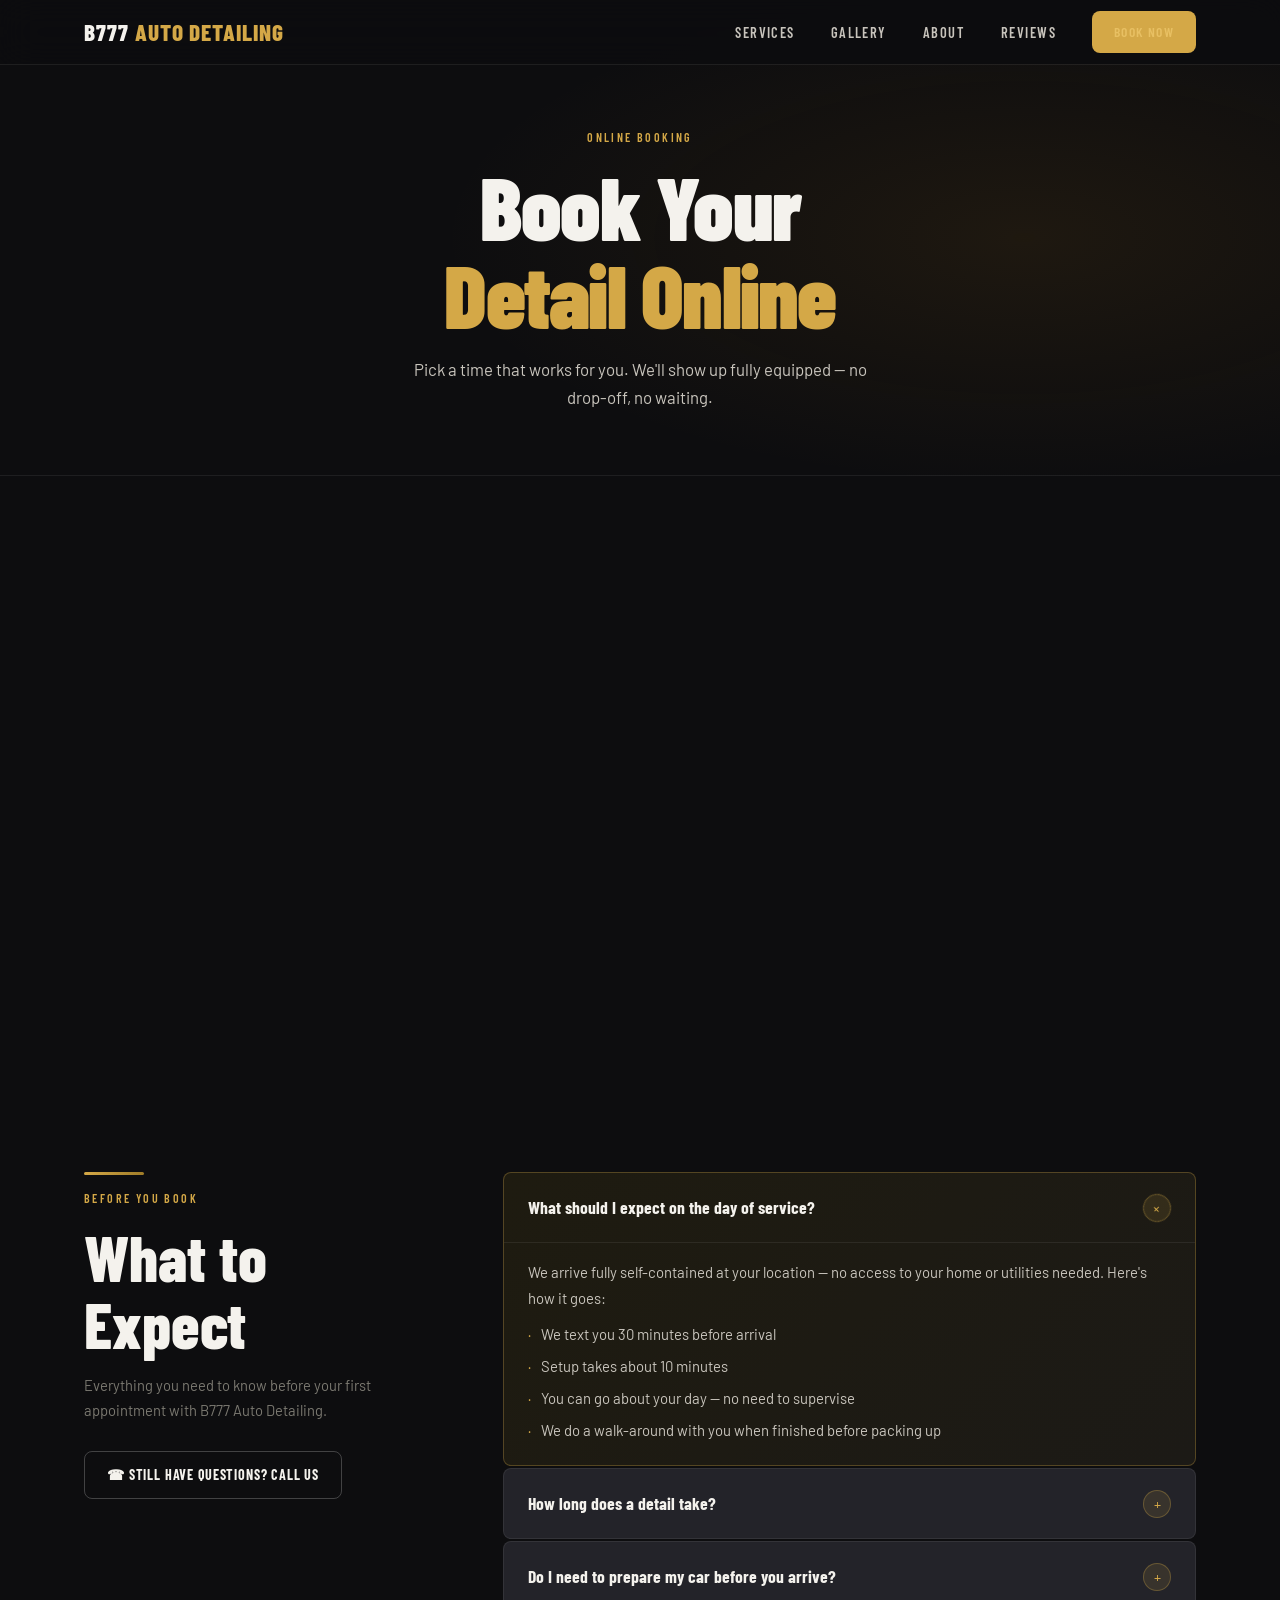
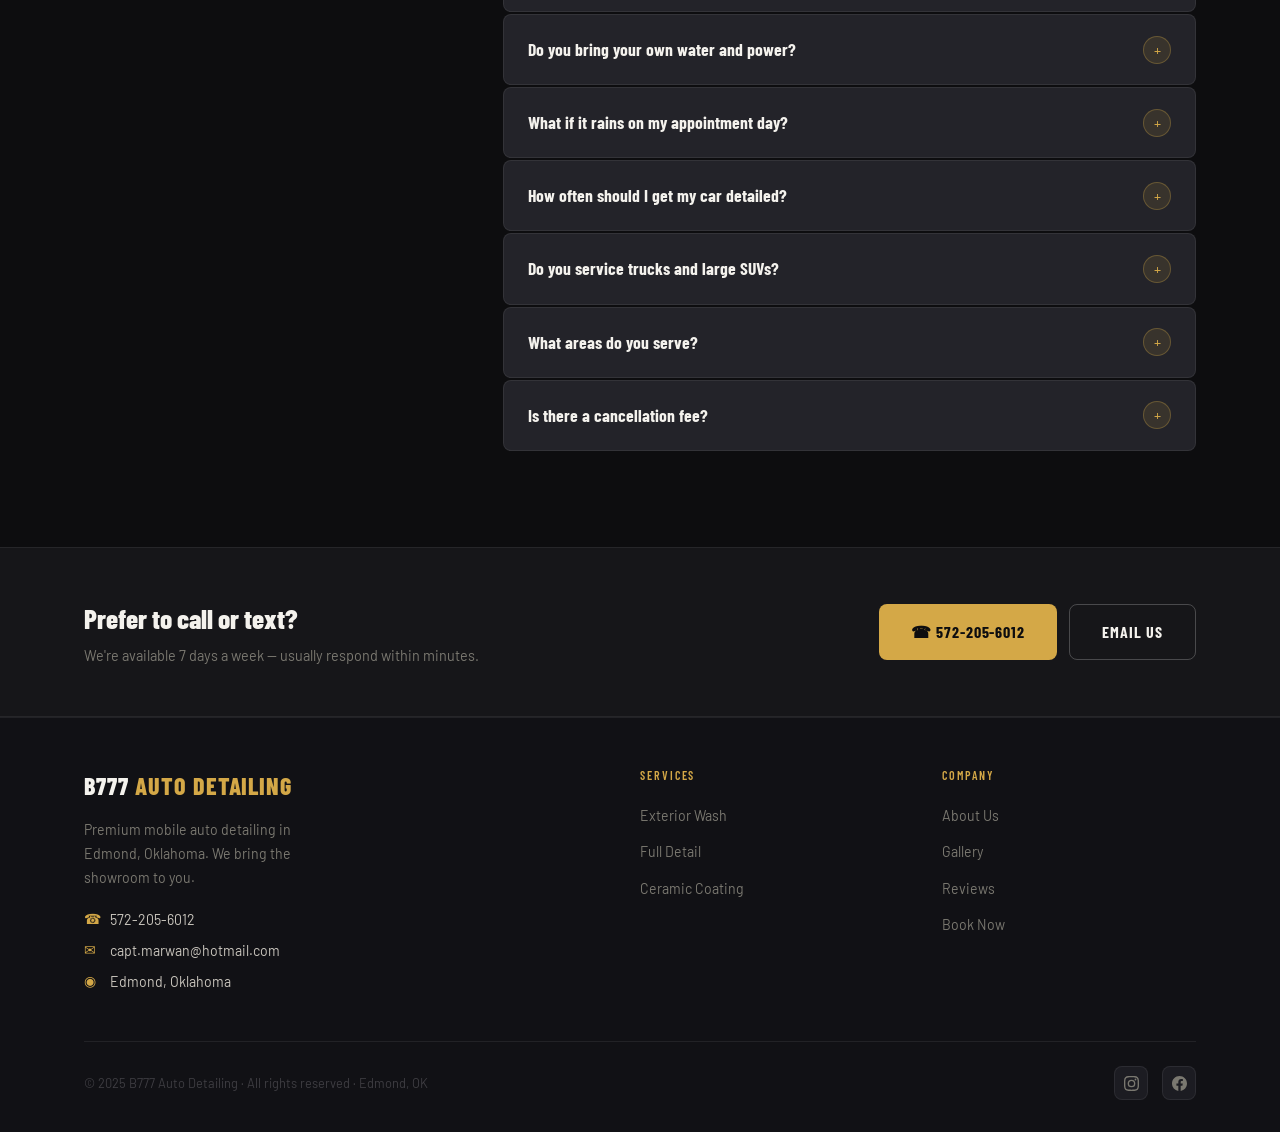
==== commit 8d7d7ecf: "Replace custom booking app with Square Appointments widget Co-Authored-By: Claude Sonnet 4.6 <norepl" ====
--- a/book.html
+++ b/book.html
@@ -8,7 +8,12 @@
   <link rel="preconnect" href="https://fonts.googleapis.com" />
   <link rel="preconnect" href="https://fonts.gstatic.com" crossorigin />
   <link href="https://fonts.googleapis.com/css2?family=Barlow+Condensed:ital,wght@0,300;0,400;0,600;0,700;0,800;0,900;1,400&family=Barlow:wght@300;400;500;600&display=swap" rel="stylesheet" />
-  <link rel="stylesheet" href="booking-app.css" />
+  <style>
+    #square-embed-wrap {
+      min-height: 600px;
+      padding: 48px 0 80px;
+    }
+  </style>
 
   <style>
     /* ── Design tokens (same as index.html) ──────────────────── */
@@ -421,286 +426,11 @@
   </header>
 
 
-  <!-- ── Booking App ───────────────────────────────────────── -->
+  <!-- ── Booking Widget ───────────────────────────────────── -->
   <section id="booking-embed" aria-label="Online booking">
-    <div class="wrap">
-      <div id="booking-app">
-
-        <div id="bk-app-body">
-          <!-- Progress indicator -->
-          <div class="bk-progress-wrap">
-            <div class="bk-steps-bar">
-              <div class="bk-step-item active" data-step="1"><div class="bk-step-num">1</div><div class="bk-step-label">Service</div></div>
-              <div class="bk-connector" data-after="1"></div>
-              <div class="bk-step-item" data-step="2"><div class="bk-step-num">2</div><div class="bk-step-label">Vehicle</div></div>
-              <div class="bk-connector" data-after="2"></div>
-              <div class="bk-step-item" data-step="3"><div class="bk-step-num">3</div><div class="bk-step-label">Add-ons</div></div>
-              <div class="bk-connector" data-after="3"></div>
-              <div class="bk-step-item" data-step="4"><div class="bk-step-num">4</div><div class="bk-step-label">Schedule</div></div>
-              <div class="bk-connector" data-after="4"></div>
-              <div class="bk-step-item" data-step="5"><div class="bk-step-num">5</div><div class="bk-step-label">Details</div></div>
-              <div class="bk-connector" data-after="5"></div>
-              <div class="bk-step-item" data-step="6"><div class="bk-step-num">6</div><div class="bk-step-label">Confirm</div></div>
-            </div>
-          </div>
-
-          <!-- Layout: steps + sidebar -->
-          <div class="bk-layout">
-
-            <!-- Steps panel -->
-            <div class="bk-main-panel">
-
-              <!-- Step 1: Service -->
-              <div class="bk-step-panel active" id="step-1">
-                <div class="bk-step-header">
-                  <h3>Select Your Service</h3>
-                  <p>Choose the package that best fits your needs</p>
-                </div>
-                <div class="bk-service-grid">
-                  <div class="bk-svc-card" data-service="basic">
-                    <div class="check-ring"></div>
-                    <div class="bk-svc-tier">Exterior + Interior</div>
-                    <div class="bk-svc-name">Basic Wash</div>
-                    <div class="bk-svc-desc">Routine maintenance keeping your vehicle fresh week to week.</div>
-                    <div class="bk-svc-price">$120 <span>/ visit</span></div>
-                  </div>
-                  <div class="bk-svc-card" data-service="exterior">
-                    <div class="check-ring"></div>
-                    <div class="bk-svc-tier">Exterior Only</div>
-                    <div class="bk-svc-name">Exterior Detail</div>
-                    <div class="bk-svc-desc">Restore and protect your vehicle's exterior shine.</div>
-                    <div class="bk-svc-price">$79 <span>/ visit</span></div>
-                  </div>
-                  <div class="bk-svc-card" data-service="interior">
-                    <div class="check-ring"></div>
-                    <div class="bk-svc-tier">Interior Only</div>
-                    <div class="bk-svc-name">Interior Detail</div>
-                    <div class="bk-svc-desc">Deep clean for a fresh, like-new interior feel.</div>
-                    <div class="bk-svc-price">$179 <span>/ visit</span></div>
-                  </div>
-                  <div class="bk-svc-card" data-service="complete">
-                    <div class="bk-popular-badge">Best Value</div>
-                    <div class="check-ring"></div>
-                    <div class="bk-svc-tier">Full Detail</div>
-                    <div class="bk-svc-name">Complete Detail</div>
-                    <div class="bk-svc-desc">Full vehicle transformation with premium protection.</div>
-                    <div class="bk-svc-price">$299 <span>/ visit</span></div>
-                  </div>
-                </div>
-              </div>
-
-              <!-- Step 2: Vehicle -->
-              <div class="bk-step-panel" id="step-2">
-                <div class="bk-step-header">
-                  <h3>Vehicle Details</h3>
-                  <p>Tell us about your car so we can price accurately</p>
-                </div>
-                <div class="bk-vehicle-types">
-                  <button class="bk-vtype-btn" data-vtype="sedan">
-                    <span class="bk-vtype-icon">🚗</span>
-                    <span class="bk-vtype-label">Sedan / Coupe</span>
-                    <span class="bk-vtype-surcharge">Base price</span>
-                  </button>
-                  <button class="bk-vtype-btn" data-vtype="suv">
-                    <span class="bk-vtype-icon">🚙</span>
-                    <span class="bk-vtype-label">SUV / Crossover</span>
-                    <span class="bk-vtype-surcharge">+$20</span>
-                  </button>
-                  <button class="bk-vtype-btn" data-vtype="truck">
-                    <span class="bk-vtype-icon">🛻</span>
-                    <span class="bk-vtype-label">Truck / Pickup</span>
-                    <span class="bk-vtype-surcharge">+$20</span>
-                  </button>
-                  <button class="bk-vtype-btn" data-vtype="van">
-                    <span class="bk-vtype-icon">🚐</span>
-                    <span class="bk-vtype-label">Van / Minivan</span>
-                    <span class="bk-vtype-surcharge">+$30</span>
-                  </button>
-                  <button class="bk-vtype-btn" data-vtype="oversized">
-                    <span class="bk-vtype-icon">🚌</span>
-                    <span class="bk-vtype-label">Oversized / Lifted</span>
-                    <span class="bk-vtype-surcharge">+$40</span>
-                  </button>
-                </div>
-                <div class="bk-field-row">
-                  <div class="bk-field">
-                    <label for="veh-make">Make</label>
-                    <input id="veh-make" type="text" placeholder="e.g. Toyota" autocomplete="off">
-                  </div>
-                  <div class="bk-field">
-                    <label for="veh-model">Model</label>
-                    <input id="veh-model" type="text" placeholder="e.g. Camry" autocomplete="off">
-                  </div>
-                </div>
-                <div class="bk-field-row">
-                  <div class="bk-field">
-                    <label for="veh-condition">Condition</label>
-                    <select id="veh-condition">
-                      <option value="normal">Normal</option>
-                      <option value="lightly_soiled">Lightly Soiled</option>
-                      <option value="heavily_soiled">Heavily Soiled</option>
-                    </select>
-                  </div>
-                </div>
-                <div class="bk-field-row single">
-                  <div class="bk-field">
-                    <label for="veh-notes">Notes (optional)</label>
-                    <textarea id="veh-notes" placeholder="e.g. Dog hair, child seat stains, scratches…"></textarea>
-                  </div>
-                </div>
-              </div>
-
-              <!-- Step 3: Add-ons -->
-              <div class="bk-step-panel" id="step-3">
-                <div class="bk-step-header">
-                  <h3>Add-On Services</h3>
-                  <p>Optional extras — add as many as you need</p>
-                </div>
-                <div class="bk-addon-grid">
-                  <div class="bk-addon-card" data-addon="pet_hair">
-                    <div class="addon-left"><div class="bk-addon-check"></div><span class="bk-addon-name">Pet Hair Removal</span></div>
-                    <span class="bk-addon-price">+$50</span>
-                  </div>
-                  <div class="bk-addon-card" data-addon="headlights">
-                    <div class="addon-left"><div class="bk-addon-check"></div><span class="bk-addon-name">Headlight Restoration</span></div>
-                    <span class="bk-addon-price">+$120</span>
-                  </div>
-                  <div class="bk-addon-card" data-addon="shampoo">
-                    <div class="addon-left"><div class="bk-addon-check"></div><span class="bk-addon-name">Shampoo Carpets &amp; Seats</span></div>
-                    <span class="bk-addon-price">+$50</span>
-                  </div>
-                  <div class="bk-addon-card" data-addon="steam">
-                    <div class="addon-left"><div class="bk-addon-check"></div><span class="bk-addon-name">Steam Carpets &amp; Seats</span></div>
-                    <span class="bk-addon-price">+$30</span>
-                  </div>
-                  <div class="bk-addon-card" data-addon="clay">
-                    <div class="addon-left"><div class="bk-addon-check"></div><span class="bk-addon-name">Clay Bar Treatment</span></div>
-                    <span class="bk-addon-price">+$50</span>
-                  </div>
-                  <div class="bk-addon-card" data-addon="engine">
-                    <div class="addon-left"><div class="bk-addon-check"></div><span class="bk-addon-name">Engine Bay Cleaning</span></div>
-                    <span class="bk-addon-price">+$75</span>
-                  </div>
-                  <div class="bk-addon-card" data-addon="ceramic">
-                    <div class="addon-left"><div class="bk-addon-check"></div><span class="bk-addon-name">Spray Ceramic Sealant</span></div>
-                    <span class="bk-addon-price">+$40</span>
-                  </div>
-                </div>
-              </div>
-
-              <!-- Step 4: Schedule -->
-              <div class="bk-step-panel" id="step-4">
-                <div class="bk-step-header">
-                  <h3>Pick a Date &amp; Time</h3>
-                  <p>Available Monday–Saturday. Booking opens 24 hrs in advance.</p>
-                </div>
-                <div class="bk-cal-header">
-                  <button class="bk-cal-nav" id="cal-prev" aria-label="Previous month">&#8249;</button>
-                  <div class="bk-cal-title" id="cal-title"></div>
-                  <button class="bk-cal-nav" id="cal-next" aria-label="Next month">&#8250;</button>
-                </div>
-                <div class="bk-cal-grid" id="cal-grid"></div>
-                <div id="time-slots-wrap" class="bk-time-slots">
-                  <p style="color:var(--muted);font-size:0.86rem;">Select a date above to see available times.</p>
-                </div>
-              </div>
-
-              <!-- Step 5: Contact Details -->
-              <div class="bk-step-panel" id="step-5">
-                <div class="bk-step-header">
-                  <h3>Your Details</h3>
-                  <p>We'll use this to confirm your appointment and find your car</p>
-                </div>
-                <div class="bk-field-row">
-                  <div class="bk-field">
-                    <label for="contact-first">First Name</label>
-                    <input id="contact-first" type="text" placeholder="John" autocomplete="given-name">
-                  </div>
-                  <div class="bk-field">
-                    <label for="contact-last">Last Name</label>
-                    <input id="contact-last" type="text" placeholder="Smith" autocomplete="family-name">
-                  </div>
-                </div>
-                <div class="bk-field-row">
-                  <div class="bk-field">
-                    <label for="contact-phone">Phone Number</label>
-                    <input id="contact-phone" type="tel" placeholder="(405) 555-0100" autocomplete="tel">
-                  </div>
-                  <div class="bk-field">
-                    <label for="contact-email">Email Address</label>
-                    <input id="contact-email" type="email" placeholder="john@example.com" autocomplete="email">
-                  </div>
-                </div>
-                <div class="bk-field-row single">
-                  <div class="bk-field">
-                    <label for="contact-addr">Service Address</label>
-                    <input id="contact-addr" type="text" placeholder="123 Main St" autocomplete="street-address">
-                  </div>
-                </div>
-                <div class="bk-field-row">
-                  <div class="bk-field">
-                    <label for="contact-city">City</label>
-                    <input id="contact-city" type="text" placeholder="Edmond" autocomplete="address-level2">
-                  </div>
-                  <div class="bk-field">
-                    <label for="contact-zip">ZIP Code</label>
-                    <input id="contact-zip" type="text" placeholder="73034" maxlength="5" autocomplete="postal-code">
-                  </div>
-                </div>
-                <div class="bk-field-row single">
-                  <div class="bk-field">
-                    <label for="contact-notes">Special Instructions (optional)</label>
-                    <textarea id="contact-notes" placeholder="Gate code, parking instructions, etc."></textarea>
-                  </div>
-                </div>
-              </div>
-
-              <!-- Step 6: Review & Confirm -->
-              <div class="bk-step-panel" id="step-6">
-                <div class="bk-step-header">
-                  <h3>Review Your Booking</h3>
-                  <p>Check everything looks right before confirming</p>
-                </div>
-                <div id="review-content"></div>
-              </div>
-
-              <!-- Error -->
-              <div class="bk-error" id="bk-error"></div>
-
-              <!-- Nav -->
-              <div class="bk-nav">
-                <button class="btn btn-ghost" id="bk-back" style="visibility:hidden;">← Back</button>
-                <button class="btn btn-gold"  id="bk-next">Continue →</button>
-              </div>
-            </div><!-- /bk-main-panel -->
-
-            <!-- Sidebar -->
-            <div class="bk-sidebar-panel">
-              <div class="bk-summary-box">
-                <div class="bk-summary-head"><h4>Order Summary</h4></div>
-                <div class="bk-summary-body" id="summary-body">
-                  <p class="bk-sum-empty">Select a service to see your summary</p>
-                </div>
-                <div class="bk-summary-total">
-                  <span class="tl">Estimated Total</span>
-                  <span class="tv" id="summary-total">$0</span>
-                </div>
-              </div>
-            </div>
-
-          </div><!-- /bk-layout -->
-        </div><!-- /bk-app-body -->
-
-        <!-- Success screen -->
-        <div id="bk-success" class="bk-success" hidden>
-          <div class="bk-success-icon">✓</div>
-          <h3>You're All Set!</h3>
-          <p>We've received your booking. Expect a confirmation call or text within the hour to verify your appointment.</p>
-          <div class="bk-success-details bk-review-section" id="success-details"></div>
-          <a href="index.html" class="btn btn-gold">← Back to Home</a>
-        </div>
-
-      </div><!-- /booking-app -->
+    <div id="square-embed-wrap">
+      <!-- Square Appointments -->
+      <script src='https://square.site/appointments/buyer/widget/69zk8429gv7oyq/LAVR2BPZ902JV.js'></script>
     </div>
   </section>
 
@@ -947,7 +677,7 @@
   })();
   </script>
 
-  <script src="booking-app.js" defer></script>
+
 
 </body>
 </html>
